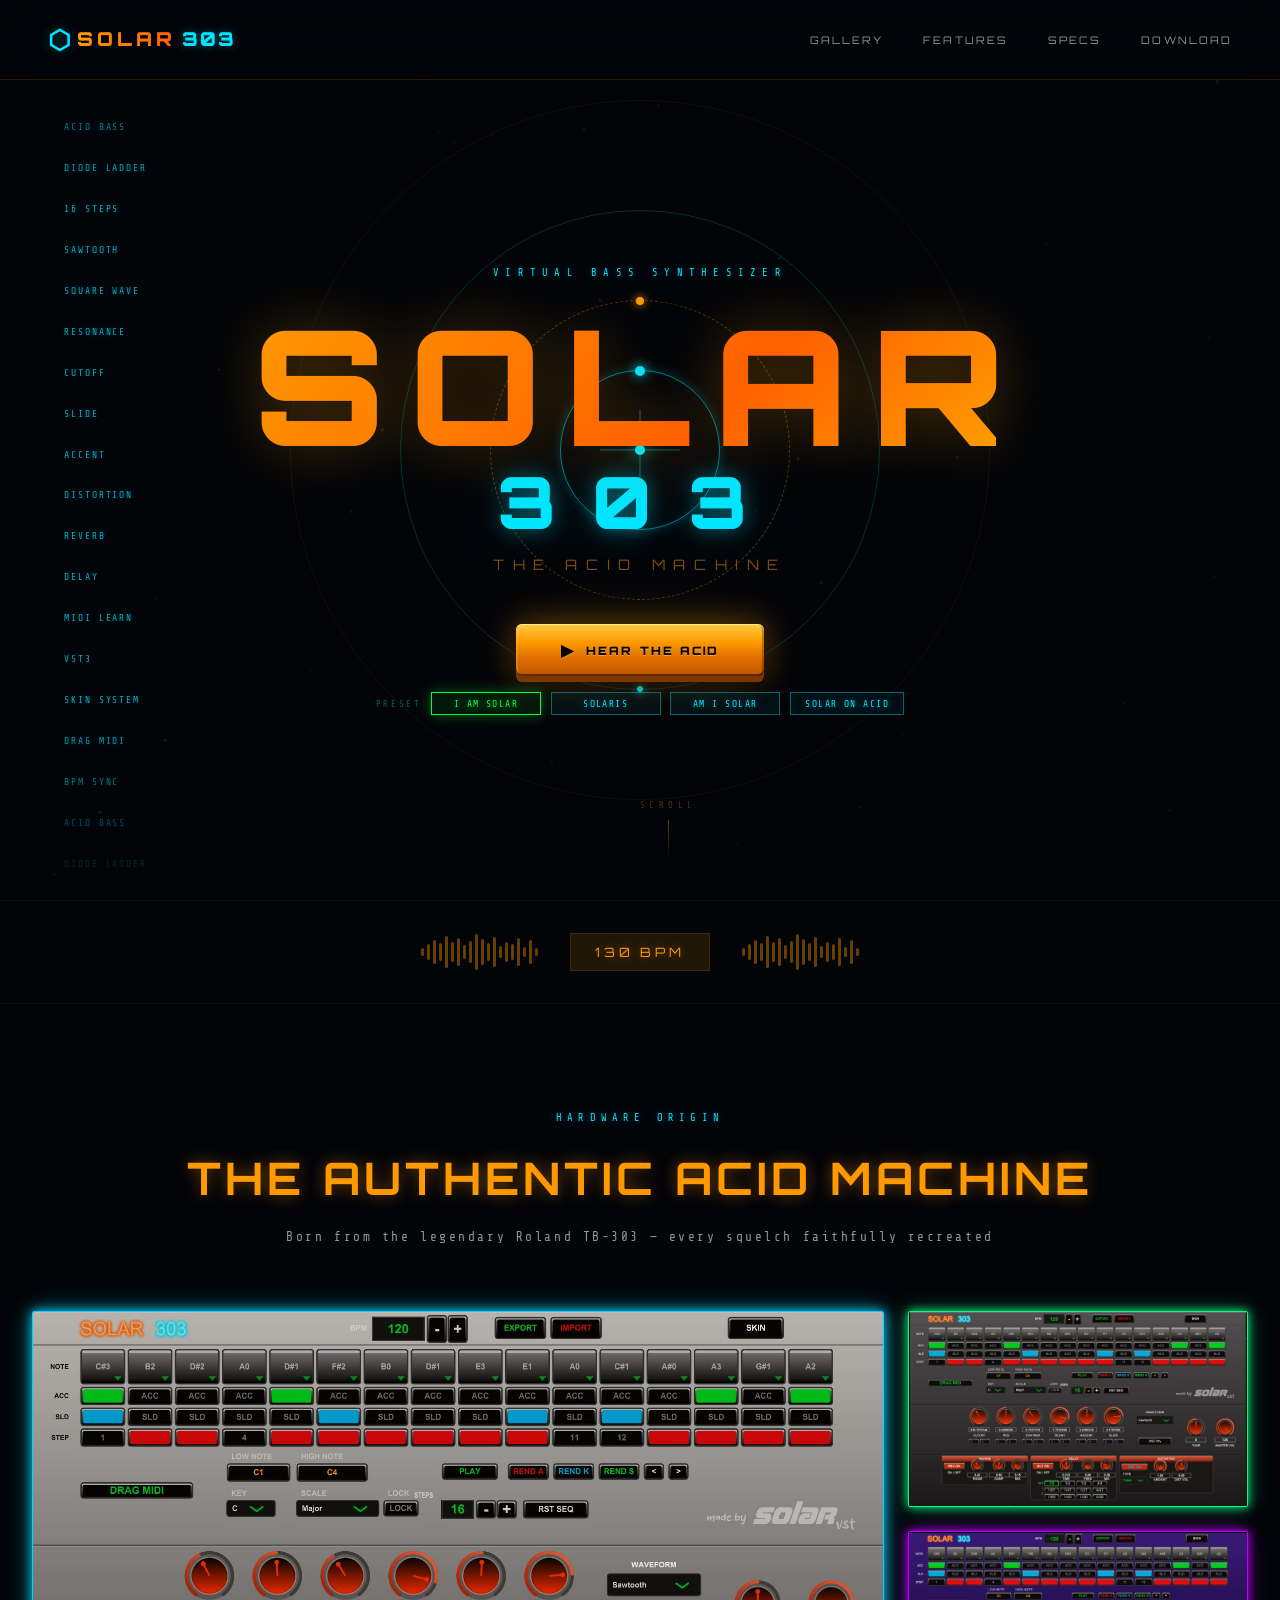
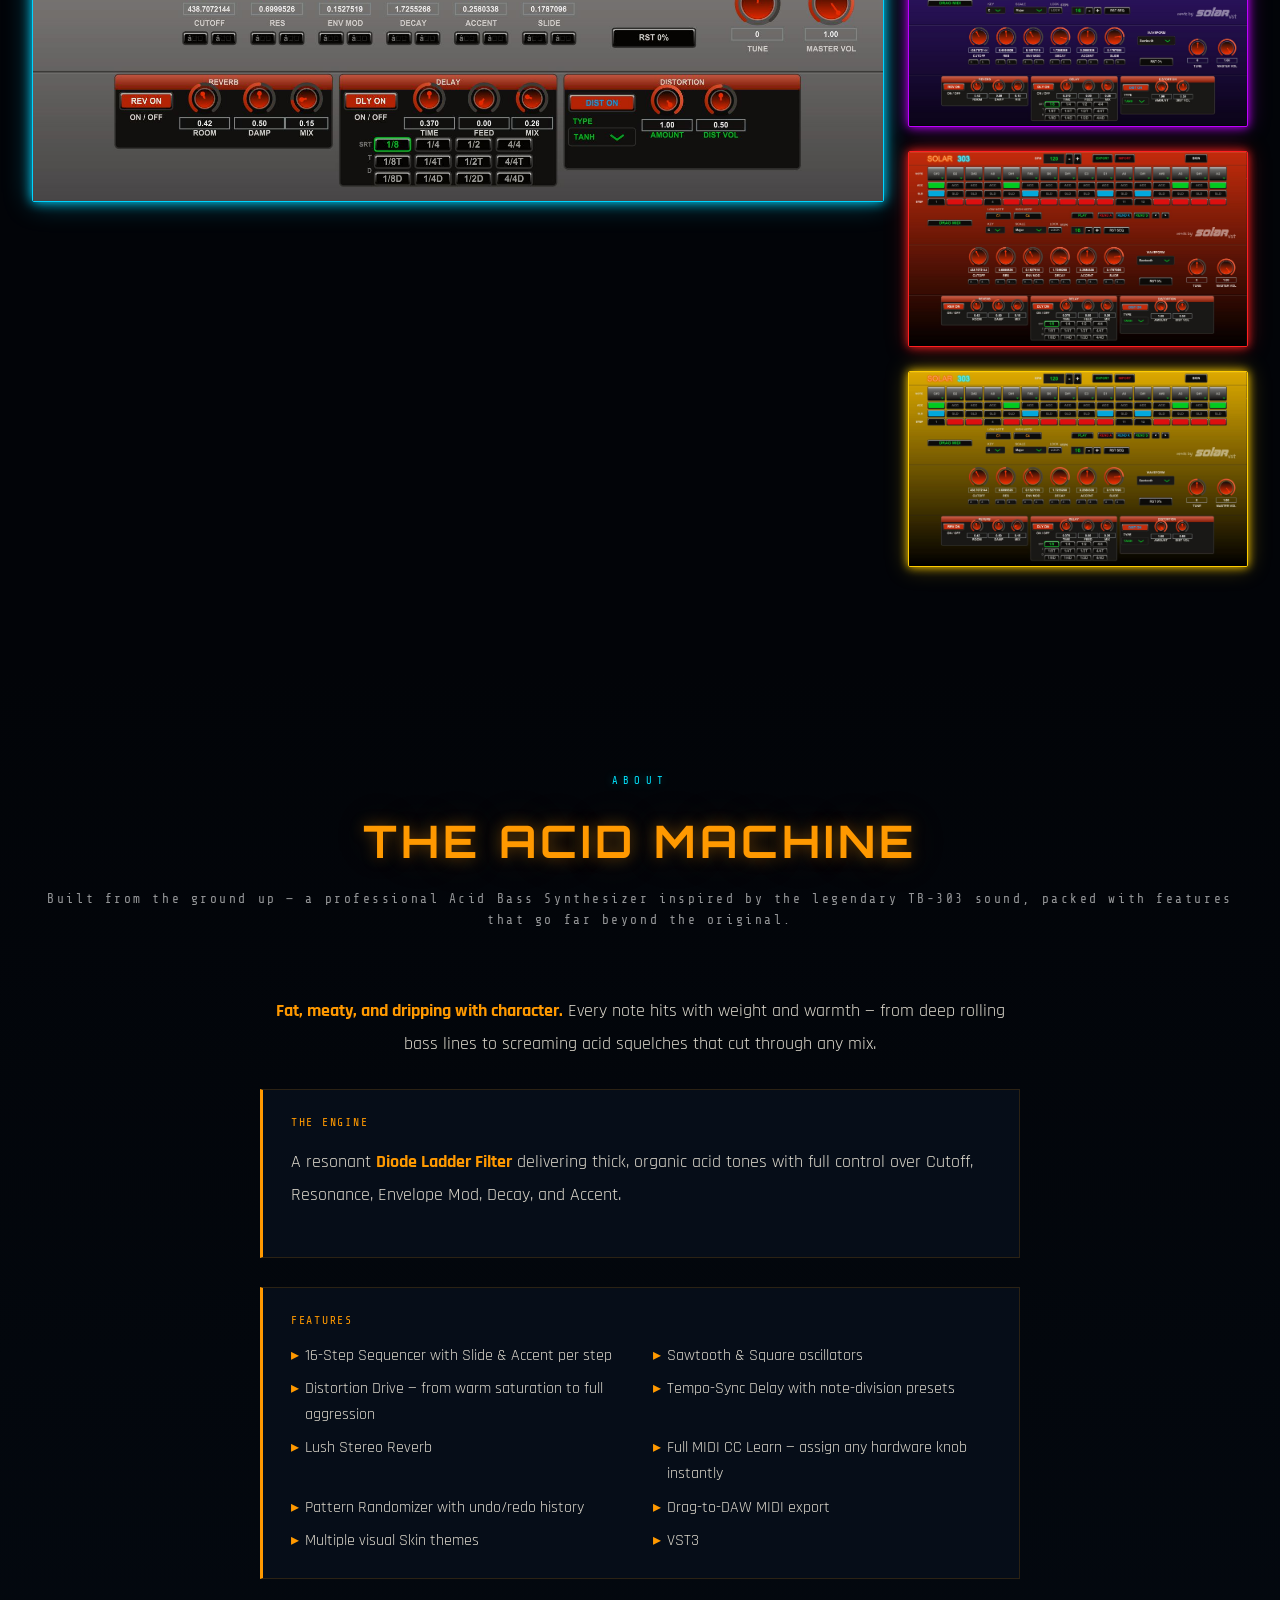
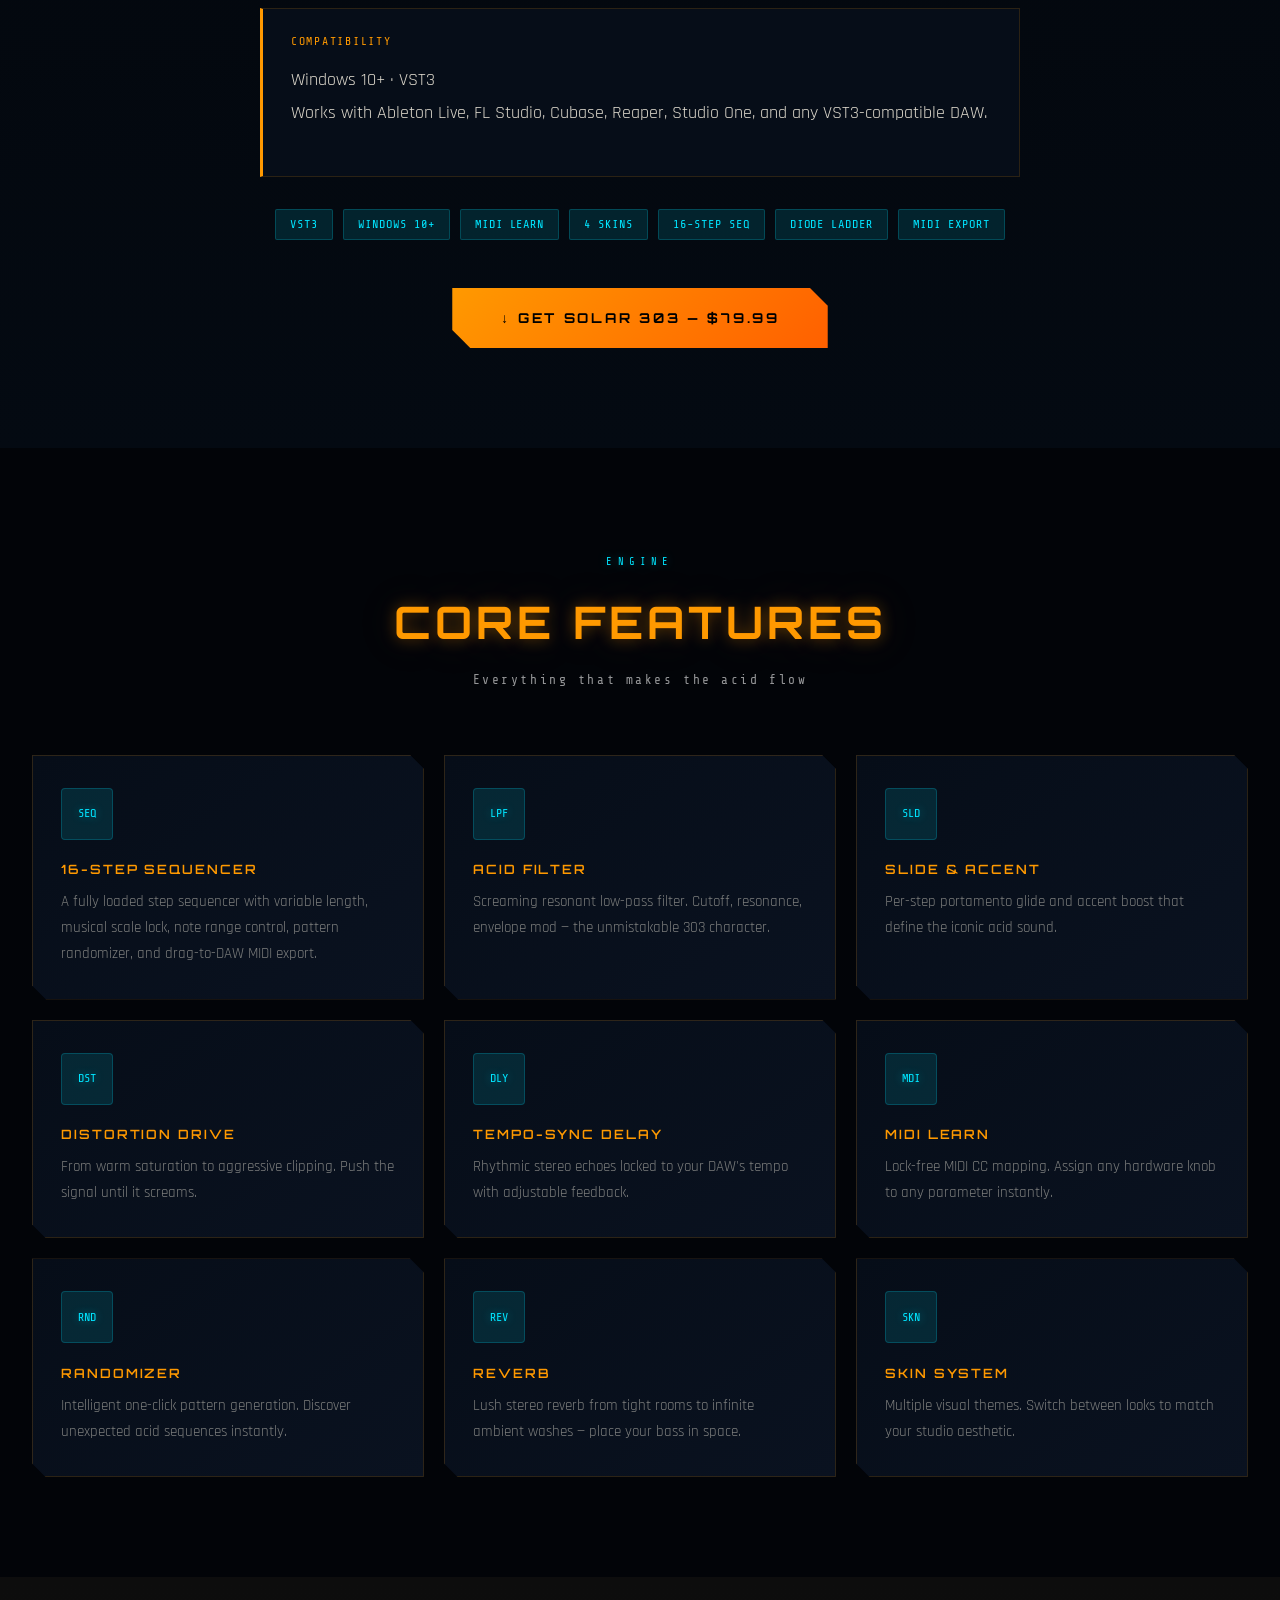
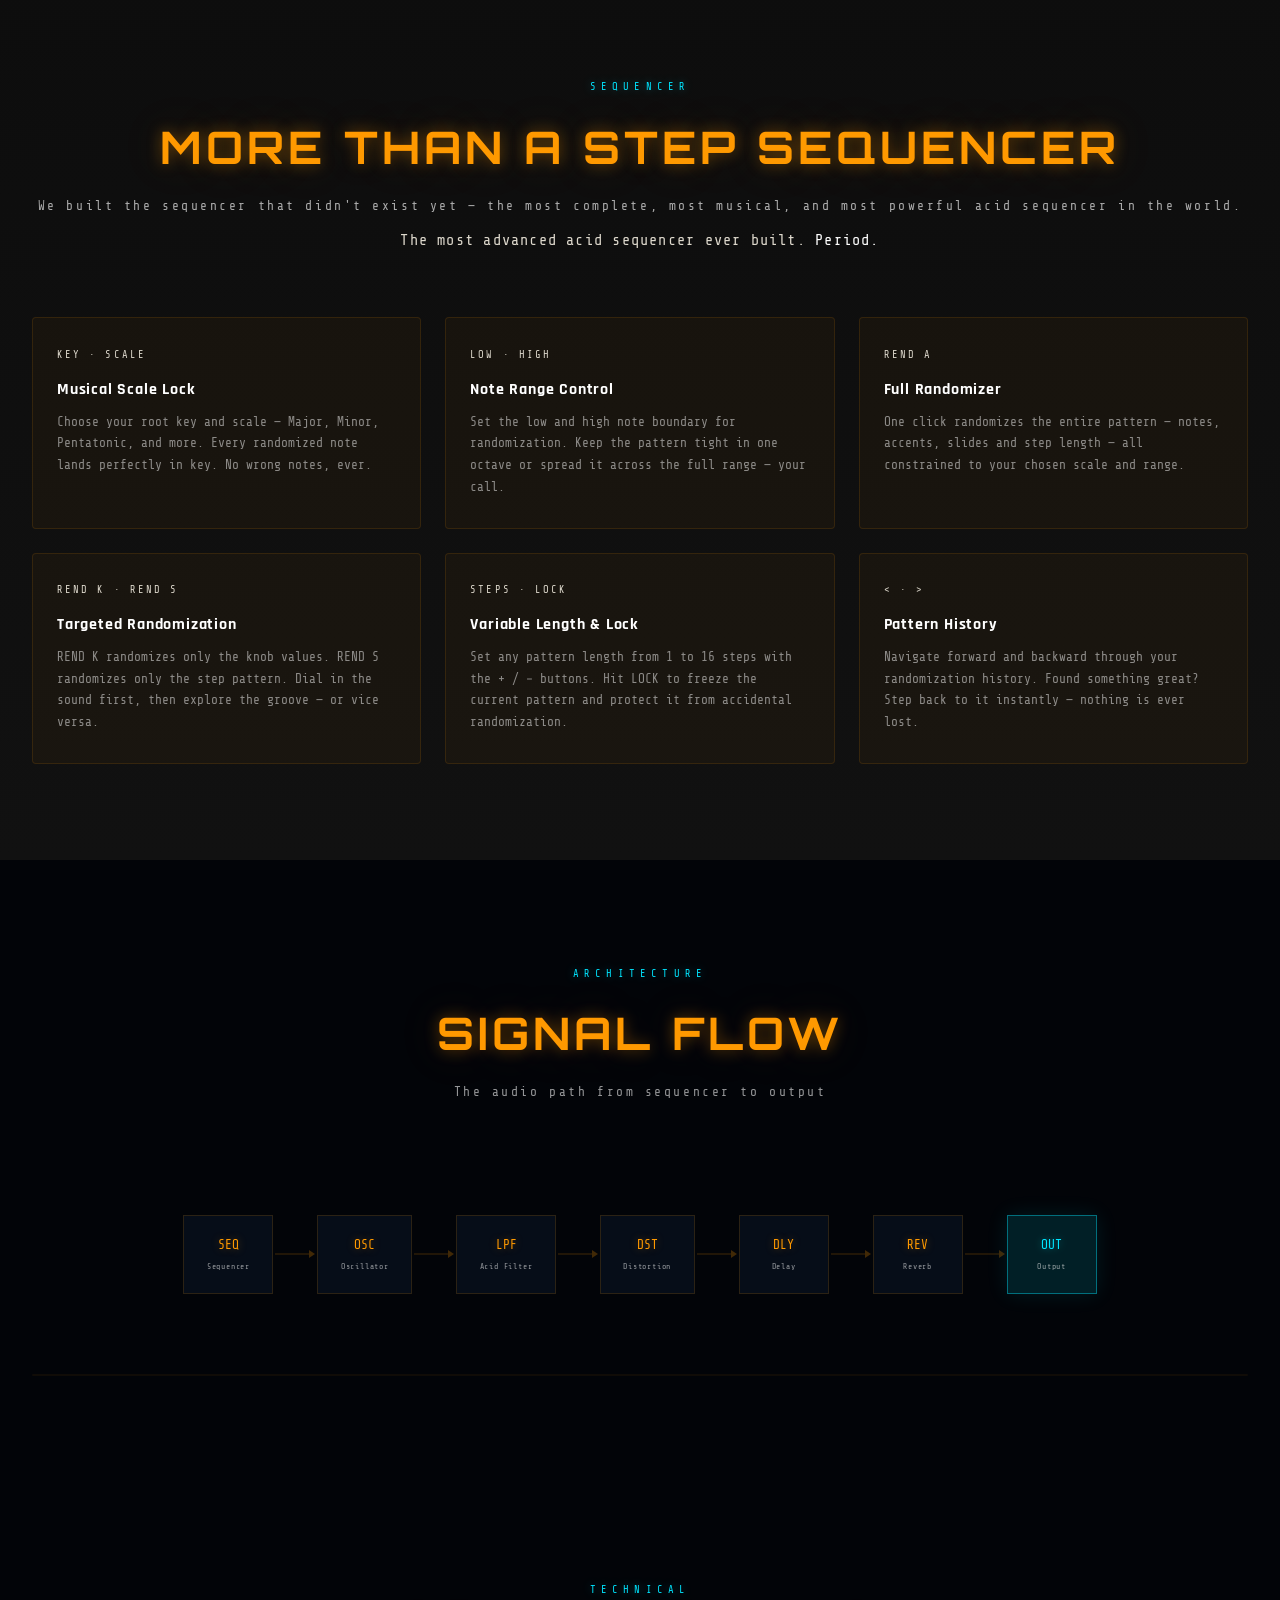
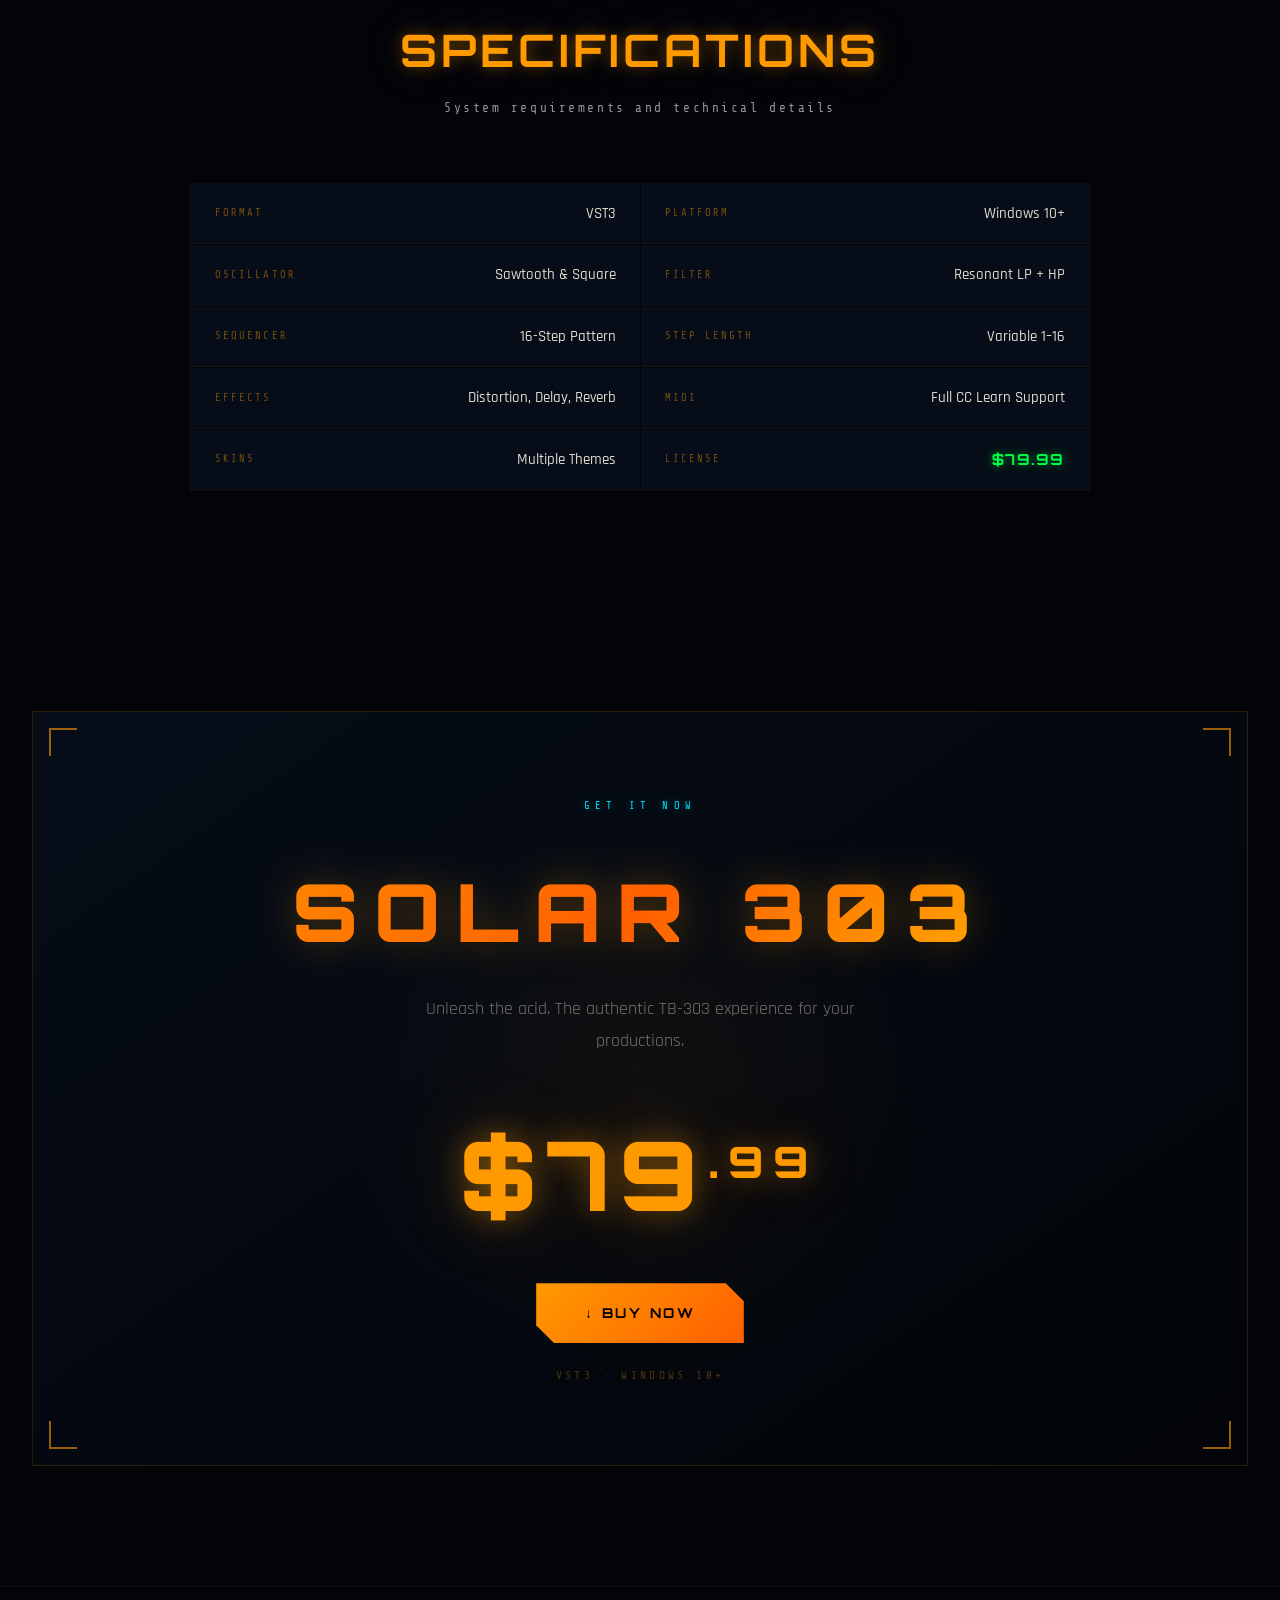
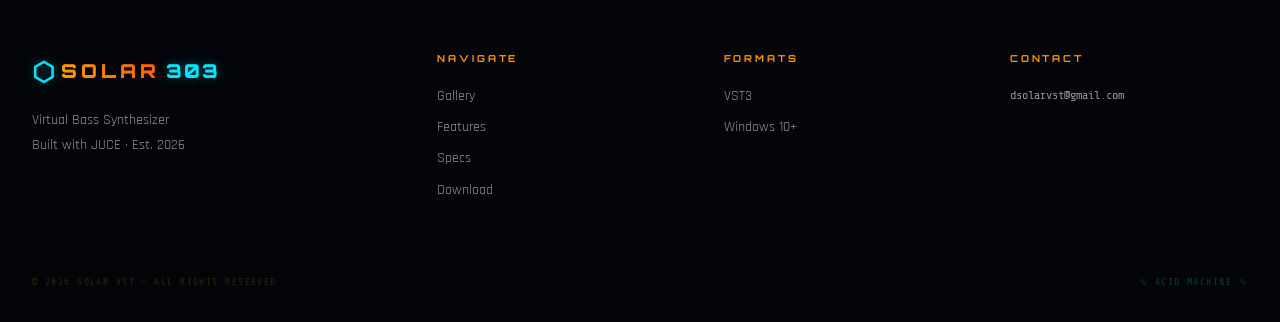
==== landing/index.html @ 2e572505 "first clean upload" ====
<!DOCTYPE html>
<html lang="en">
<head>
  <meta charset="UTF-8" />
  <meta name="viewport" content="width=device-width, initial-scale=1.0" />
  <title>SOLAR 303 — The Acid Machine</title>
  <link rel="stylesheet" href="style.css" />
  <link href="https://fonts.googleapis.com/css2?family=Orbitron:wght@400;700;900&family=Share+Tech+Mono&family=Rajdhani:wght@300;400;500;600;700&display=swap" rel="stylesheet" />
</head>
<body>

  <canvas id="bg-canvas"></canvas>

  <!-- NAVBAR -->
  <nav class="navbar" id="navbar">
    <div class="nav-logo">
      <span class="logo-hex">⬡</span>
      <span class="logo-solar">SOLAR</span><span class="logo-303">303</span>
    </div>
    <ul class="nav-links">
      <li><a href="#gallery">GALLERY</a></li>
      <li><a href="#features">FEATURES</a></li>
      <li><a href="#specs">SPECS</a></li>
      <li><a href="#download">DOWNLOAD</a></li>
    </ul>
    <button class="hamburger" id="hamburger" aria-label="Menu">
      <span></span><span></span><span></span>
    </button>
  </nav>

  <div class="mobile-nav" id="mobile-nav">
    <a href="#gallery">GALLERY</a>
    <a href="#features">FEATURES</a>
    <a href="#specs">SPECS</a>
    <a href="#download">DOWNLOAD</a>
  </div>

  <!-- HERO -->
  <section class="hero">

    <!-- HUD targeting rings -->
    <div class="hud-rings">
      <div class="hud-ring r1"></div>
      <div class="hud-ring r2"></div>
      <div class="hud-ring r3"></div>
      <div class="hud-ring r4"></div>
      <div class="hud-crosshair">
        <div class="ch-h"></div>
        <div class="ch-v"></div>
        <div class="ch-core"></div>
      </div>
    </div>

    <!-- Rising neon words column -->
    <div class="neon-words-col">
      <div class="neon-words-track">
        <span>ACID BASS</span>
        <span>DIODE LADDER</span>
        <span>16 STEPS</span>
        <span>SAWTOOTH</span>
        <span>SQUARE WAVE</span>
        <span>RESONANCE</span>
        <span>CUTOFF</span>
        <span>SLIDE</span>
        <span>ACCENT</span>
        <span>DISTORTION</span>
        <span>REVERB</span>
        <span>DELAY</span>
        <span>MIDI LEARN</span>
        <span>VST3</span>
        <span>SKIN SYSTEM</span>
        <span>DRAG MIDI</span>
        <span>BPM SYNC</span>
        <span>ACID BASS</span>
        <span>DIODE LADDER</span>
        <span>16 STEPS</span>
        <span>SAWTOOTH</span>
        <span>SQUARE WAVE</span>
        <span>RESONANCE</span>
        <span>CUTOFF</span>
        <span>SLIDE</span>
        <span>ACCENT</span>
        <span>DISTORTION</span>
        <span>REVERB</span>
        <span>DELAY</span>
        <span>MIDI LEARN</span>
        <span>VST3</span>
        <span>SKIN SYSTEM</span>
        <span>DRAG MIDI</span>
        <span>BPM SYNC</span>
      </div>
    </div>


    <div class="hero-content">
      <div class="hero-label">VIRTUAL BASS SYNTHESIZER</div>
      <h1 class="hero-title">
        <span class="ht-solar">SOLAR</span>
        <span class="ht-303">303</span>
      </h1>
      <p class="hero-tagline">THE ACID MACHINE</p>
      <div class="hero-btns">
        <button class="btn-acid" id="acid-btn">
          <span class="btn-icon">▶</span> HEAR THE ACID
        </button>
      </div>
      <div class="preset-selector">
        <span class="preset-label">PRESET</span>
        <button class="preset-btn active" data-preset="1">I AM SOLAR</button>
        <button class="preset-btn" data-preset="3">SOLARIS</button>
        <button class="preset-btn" data-preset="2">AM I SOLAR</button>
        <button class="preset-btn" data-preset="0">SOLAR ON ACID</button>
      </div>
    </div>

    <div class="scroll-indicator">
      <span>SCROLL</span>
      <div class="scroll-line"></div>
    </div>
  </section>

  <!-- BPM DIVIDER -->
  <div class="bpm-divider">
    <div class="wave-bars">
      <span></span><span></span><span></span><span></span><span></span>
      <span></span><span></span><span></span><span></span><span></span>
      <span></span><span></span><span></span><span></span><span></span>
      <span></span><span></span><span></span><span></span><span></span>
    </div>
    <div class="bpm-tag">130 BPM</div>
    <div class="wave-bars">
      <span></span><span></span><span></span><span></span><span></span>
      <span></span><span></span><span></span><span></span><span></span>
      <span></span><span></span><span></span><span></span><span></span>
      <span></span><span></span><span></span><span></span><span></span>
    </div>
  </div>

  <!-- GALLERY — Authentic Images -->
  <section class="gallery reveal" id="gallery">
    <div class="container">
      <div class="section-header">
        <span class="section-tag">HARDWARE ORIGIN</span>
        <h2 class="section-title">THE AUTHENTIC ACID MACHINE</h2>
        <p class="section-sub">Born from the legendary Roland TB-303 — every squelch faithfully recreated</p>
      </div>

      <div class="gallery-layout">
        <div class="gallery-main">
          <img src="images/303-LG.jpg" alt="SOLAR 303 Lite Gray Skin" />
        </div>

        <div class="gallery-skins">
          <div class="skin-card">
            <img src="images/303-DG.jpg" alt="SOLAR 303 Dark Gray Skin" />
          </div>
          <div class="skin-card">
            <img src="images/303-B.jpg" alt="SOLAR 303 Black Skin" />
          </div>
          <div class="skin-card">
            <img src="images/303-R.jpg" alt="SOLAR 303 Red Skin" />
          </div>
          <div class="skin-card">
            <img src="images/303-Y.jpg" alt="SOLAR 303 Yellow Skin" />
          </div>
        </div>
      </div>
    </div>
  </section>

  <!-- ABOUT SECTION -->
  <section class="about-section reveal" id="about">
    <div class="container">
      <div class="section-header">
        <span class="section-tag">ABOUT</span>
        <h2 class="section-title">THE ACID MACHINE</h2>
        <p class="section-sub">Built from the ground up — a professional Acid Bass Synthesizer inspired by the legendary TB-303 sound, packed with features that go far beyond the original.</p>
      </div>
      <div class="about-content">
        <p class="about-text">
          <strong>Fat, meaty, and dripping with character.</strong> Every note hits with weight and warmth — from deep rolling bass lines to screaming acid squelches that cut through any mix.
        </p>

        <div class="about-engine">
          <div class="about-engine-title">THE ENGINE</div>
          <p class="about-text">A resonant <strong>Diode Ladder Filter</strong> delivering thick, organic acid tones with full control over Cutoff, Resonance, Envelope Mod, Decay, and Accent.</p>
        </div>

        <div class="about-features-list">
          <div class="about-features-title">FEATURES</div>
          <ul class="about-list">
            <li>16-Step Sequencer with Slide &amp; Accent per step</li>
            <li>Sawtooth &amp; Square oscillators</li>
            <li>Distortion Drive — from warm saturation to full aggression</li>
            <li>Tempo-Sync Delay with note-division presets</li>
            <li>Lush Stereo Reverb</li>
            <li>Full MIDI CC Learn — assign any hardware knob instantly</li>
            <li>Pattern Randomizer with undo/redo history</li>
            <li>Drag-to-DAW MIDI export</li>
            <li>Multiple visual Skin themes</li>
            <li>VST3</li>
          </ul>
        </div>

        <div class="about-compat">
          <div class="about-features-title">COMPATIBILITY</div>
          <p class="about-text">Windows 10+ · VST3<br/>Works with Ableton Live, FL Studio, Cubase, Reaper, Studio One, and any VST3-compatible DAW.</p>
        </div>

        <div class="about-tags">
          <span>VST3</span>

          <span>WINDOWS 10+</span>
          <span>MIDI LEARN</span>
          <span>4 SKINS</span>
          <span>16-STEP SEQ</span>
          <span>DIODE LADDER</span>
          <span>MIDI EXPORT</span>
        </div>
        <a href="https://solarvst.gumroad.com/l/solar303" class="btn-primary about-cta" target="_blank">↓ GET SOLAR 303 — $79.99</a>
      </div>
    </div>
  </section>

  <!-- FEATURES -->
  <section class="features reveal" id="features">
    <div class="container">
      <div class="section-header">
        <span class="section-tag">ENGINE</span>
        <h2 class="section-title">CORE FEATURES</h2>
        <p class="section-sub">Everything that makes the acid flow</p>
      </div>

      <div class="features-grid">
        <div class="feat-card">
          <div class="feat-code">SEQ</div>
          <h3>16-Step Sequencer</h3>
          <p>A fully loaded step sequencer with variable length, musical scale lock, note range control, pattern randomizer, and drag-to-DAW MIDI export.</p>
        </div>
        <div class="feat-card">
          <div class="feat-code">LPF</div>
          <h3>Acid Filter</h3>
          <p>Screaming resonant low-pass filter. Cutoff, resonance, envelope mod — the unmistakable 303 character.</p>
        </div>
        <div class="feat-card">
          <div class="feat-code">SLD</div>
          <h3>Slide & Accent</h3>
          <p>Per-step portamento glide and accent boost that define the iconic acid sound.</p>
        </div>
        <div class="feat-card">
          <div class="feat-code">DST</div>
          <h3>Distortion Drive</h3>
          <p>From warm saturation to aggressive clipping. Push the signal until it screams.</p>
        </div>
        <div class="feat-card">
          <div class="feat-code">DLY</div>
          <h3>Tempo-Sync Delay</h3>
          <p>Rhythmic stereo echoes locked to your DAW's tempo with adjustable feedback.</p>
        </div>
        <div class="feat-card">
          <div class="feat-code">MDI</div>
          <h3>MIDI Learn</h3>
          <p>Lock-free MIDI CC mapping. Assign any hardware knob to any parameter instantly.</p>
        </div>
        <div class="feat-card">
          <div class="feat-code">RND</div>
          <h3>Randomizer</h3>
          <p>Intelligent one-click pattern generation. Discover unexpected acid sequences instantly.</p>
        </div>
        <div class="feat-card">
          <div class="feat-code">REV</div>
          <h3>Reverb</h3>
          <p>Lush stereo reverb from tight rooms to infinite ambient washes — place your bass in space.</p>
        </div>
        <div class="feat-card">
          <div class="feat-code">SKN</div>
          <h3>Skin System</h3>
          <p>Multiple visual themes. Switch between looks to match your studio aesthetic.</p>
        </div>
      </div>
    </div>
  </section>

  <!-- SEQUENCER DEEP-DIVE -->
  <section class="seq-section reveal" id="sequencer">
    <div class="container">
      <div class="section-header">
        <span class="section-tag">SEQUENCER</span>
        <h2 class="section-title">MORE THAN A STEP SEQUENCER</h2>
        <p class="section-sub">We built the sequencer that didn't exist yet — the most complete, most musical, and most powerful acid sequencer in the world.</p>
        <p class="section-sub seq-closing">The most advanced acid sequencer ever built. <em>Period.</em></p>
      </div>

      <div class="seq-grid">

        <div class="seq-block">
          <div class="seq-block-code">KEY · SCALE</div>
          <h3>Musical Scale Lock</h3>
          <p>Choose your root key and scale — Major, Minor, Pentatonic, and more. Every randomized note lands perfectly in key. No wrong notes, ever.</p>
        </div>

        <div class="seq-block">
          <div class="seq-block-code">LOW · HIGH</div>
          <h3>Note Range Control</h3>
          <p>Set the low and high note boundary for randomization. Keep the pattern tight in one octave or spread it across the full range — your call.</p>
        </div>

        <div class="seq-block">
          <div class="seq-block-code">REND A</div>
          <h3>Full Randomizer</h3>
          <p>One click randomizes the entire pattern — notes, accents, slides and step length — all constrained to your chosen scale and range.</p>
        </div>

        <div class="seq-block">
          <div class="seq-block-code">REND K · REND S</div>
          <h3>Targeted Randomization</h3>
          <p>REND K randomizes only the knob values. REND S randomizes only the step pattern. Dial in the sound first, then explore the groove — or vice versa.</p>
        </div>

        <div class="seq-block">
          <div class="seq-block-code">STEPS · LOCK</div>
          <h3>Variable Length & Lock</h3>
          <p>Set any pattern length from 1 to 16 steps with the + / − buttons. Hit LOCK to freeze the current pattern and protect it from accidental randomization.</p>
        </div>

        <div class="seq-block">
          <div class="seq-block-code">&lt; · &gt;</div>
          <h3>Pattern History</h3>
          <p>Navigate forward and backward through your randomization history. Found something great? Step back to it instantly — nothing is ever lost.</p>
        </div>

      </div>
    </div>
  </section>

  <!-- SIGNAL FLOW -->
  <section class="signal-section reveal" id="signal">
    <div class="container">
      <div class="section-header">
        <span class="section-tag">ARCHITECTURE</span>
        <h2 class="section-title">SIGNAL FLOW</h2>
        <p class="section-sub">The audio path from sequencer to output</p>
      </div>

      <div class="signal-chain">
        <div class="chain-node">
          <div class="cn-code">SEQ</div>
          <div class="cn-label">Sequencer</div>
        </div>
        <div class="chain-arrow"><svg viewBox="0 0 40 12"><line x1="0" y1="6" x2="34" y2="6"/><polygon points="34,2 40,6 34,10"/></svg></div>
        <div class="chain-node">
          <div class="cn-code">OSC</div>
          <div class="cn-label">Oscillator</div>
        </div>
        <div class="chain-arrow"><svg viewBox="0 0 40 12"><line x1="0" y1="6" x2="34" y2="6"/><polygon points="34,2 40,6 34,10"/></svg></div>
        <div class="chain-node">
          <div class="cn-code">LPF</div>
          <div class="cn-label">Acid Filter</div>
        </div>
        <div class="chain-arrow"><svg viewBox="0 0 40 12"><line x1="0" y1="6" x2="34" y2="6"/><polygon points="34,2 40,6 34,10"/></svg></div>
        <div class="chain-node">
          <div class="cn-code">DST</div>
          <div class="cn-label">Distortion</div>
        </div>
        <div class="chain-arrow"><svg viewBox="0 0 40 12"><line x1="0" y1="6" x2="34" y2="6"/><polygon points="34,2 40,6 34,10"/></svg></div>
        <div class="chain-node">
          <div class="cn-code">DLY</div>
          <div class="cn-label">Delay</div>
        </div>
        <div class="chain-arrow"><svg viewBox="0 0 40 12"><line x1="0" y1="6" x2="34" y2="6"/><polygon points="34,2 40,6 34,10"/></svg></div>
        <div class="chain-node">
          <div class="cn-code">REV</div>
          <div class="cn-label">Reverb</div>
        </div>
        <div class="chain-arrow"><svg viewBox="0 0 40 12"><line x1="0" y1="6" x2="34" y2="6"/><polygon points="34,2 40,6 34,10"/></svg></div>
        <div class="chain-node active">
          <div class="cn-code">OUT</div>
          <div class="cn-label">Output</div>
        </div>
      </div>

      <div class="signal-pulse-bar">
        <div class="signal-pulse-fill"></div>
      </div>
    </div>
  </section>

  <!-- SPECS -->
  <section class="specs reveal" id="specs">
    <div class="container">
      <div class="section-header">
        <span class="section-tag">TECHNICAL</span>
        <h2 class="section-title">SPECIFICATIONS</h2>
        <p class="section-sub">System requirements and technical details</p>
      </div>

      <div class="specs-grid">
        <div class="spec-row">
          <span class="spec-k">FORMAT</span>
          <span class="spec-v">VST3</span>
        </div>
        <div class="spec-row">
          <span class="spec-k">PLATFORM</span>
          <span class="spec-v">Windows 10+</span>
        </div>
        <div class="spec-row">
          <span class="spec-k">OSCILLATOR</span>
          <span class="spec-v">Sawtooth &amp; Square</span>
        </div>
        <div class="spec-row">
          <span class="spec-k">FILTER</span>
          <span class="spec-v">Resonant LP + HP</span>
        </div>
        <div class="spec-row">
          <span class="spec-k">SEQUENCER</span>
          <span class="spec-v">16-Step Pattern</span>
        </div>
        <div class="spec-row">
          <span class="spec-k">STEP LENGTH</span>
          <span class="spec-v">Variable 1–16</span>
        </div>
        <div class="spec-row">
          <span class="spec-k">EFFECTS</span>
          <span class="spec-v">Distortion, Delay, Reverb</span>
        </div>
        <div class="spec-row">
          <span class="spec-k">MIDI</span>
          <span class="spec-v">Full CC Learn Support</span>
        </div>
        <div class="spec-row">
          <span class="spec-k">SKINS</span>
          <span class="spec-v">Multiple Themes</span>
        </div>
        <div class="spec-row">
          <span class="spec-k">LICENSE</span>
          <span class="spec-v spec-free">$79.99</span>
        </div>
      </div>
    </div>
  </section>

  <!-- DOWNLOAD CTA -->
  <section class="download reveal" id="download">
    <div class="container">
      <div class="dl-box">
        <div class="dl-glow"></div>
        <div class="dl-corners">
          <div class="dlc tl"></div>
          <div class="dlc tr"></div>
          <div class="dlc bl"></div>
          <div class="dlc br"></div>
        </div>
        <span class="section-tag">GET IT NOW</span>
        <h2 class="dl-title">SOLAR 303</h2>
        <p class="dl-sub">Unleash the acid. The authentic TB-303 experience for your productions.</p>
        <div class="dl-price">$79<span class="dl-cents">.99</span></div>
        <a href="https://solarvst.gumroad.com/l/solar303" class="btn-primary" target="_blank">↓ BUY NOW</a>
        <div class="dl-formats">VST3 · WINDOWS 10+</div>
      </div>
    </div>
  </section>

  <!-- FOOTER -->
  <footer class="footer">
    <div class="footer-grid">
      <div class="footer-brand">
        <div class="nav-logo">
          <span class="logo-hex">⬡</span>
          <span class="logo-solar">SOLAR</span><span class="logo-303">303</span>
        </div>
        <p>Virtual Bass Synthesizer<br/>Built with JUCE · Est. 2026</p>
      </div>
      <div class="footer-links">
        <h4>NAVIGATE</h4>
        <ul>
          <li><a href="#gallery">Gallery</a></li>
          <li><a href="#features">Features</a></li>
          <li><a href="#specs">Specs</a></li>
          <li><a href="#download">Download</a></li>
        </ul>
      </div>
      <div class="footer-links">
        <h4>FORMATS</h4>
        <ul>
          <li>VST3</li>
          <li>Windows 10+</li>
        </ul>
      </div>
      <div class="footer-contact">
        <h4>CONTACT</h4>
        <p>dsolarvst@gmail.com</p>
      </div>
    </div>
    <div class="footer-bottom">
      <p>© 2026 SOLAR VST — ALL RIGHTS RESERVED</p>
      <p class="footer-acid">∿ ACID MACHINE ∿</p>
    </div>
  </footer>

  <script src="script.js"></script>
</body>
</html>
---- landing/style.css ----
/* ============================================
   SOLAR 303 — THE ACID MACHINE
   HUD VFX Landing Page
   ============================================ */

:root {
  --bg:          #020408;
  --bg-card:     #060d18;
  --bg-surface:  #0a1220;
  --orange:      #ff9900;
  --orange-hot:  #ff6000;
  --orange-dim:  rgba(255, 153, 0, 0.12);
  --orange-glow: rgba(255, 153, 0, 0.4);
  --cyan:        #00e5ff;
  --cyan-dim:    rgba(0, 229, 255, 0.12);
  --cyan-glow:   rgba(0, 229, 255, 0.4);
  --green:       #00ff44;
  --text:        #ddd8cc;
  --text-dim:    rgba(255,255,255,0.58);
  --border:      rgba(255, 153, 0, 0.15);
  --border-cyan: rgba(0, 229, 255, 0.2);
  --font-t: 'Orbitron', monospace;
  --font-m: 'Share Tech Mono', monospace;
  --font-b: 'Rajdhani', sans-serif;
}

*, *::before, *::after { box-sizing: border-box; margin: 0; padding: 0; }
html { scroll-behavior: smooth; overflow-x: hidden; }
body {
  background: var(--bg);
  color: var(--text);
  font-family: var(--font-b);
  overflow-x: hidden;
  line-height: 1.6;
}
a { text-decoration: none; color: inherit; }
ul { list-style: none; }

/* ============================================
   BACKGROUND CANVAS
   ============================================ */
#bg-canvas {
  position: fixed;
  inset: 0;
  width: 100%; height: 100%;
  z-index: 0;
  pointer-events: none;
  opacity: 0.5;
}

/* ============================================
   CONTAINER
   ============================================ */
.container {
  max-width: 1280px;
  margin: 0 auto;
  padding: 0 2rem;
}

section { position: relative; z-index: 2; }

/* ============================================
   SCROLL REVEAL
   ============================================ */
.reveal {
  opacity: 0;
  transform: translateY(40px);
  transition: opacity 0.9s ease, transform 0.9s ease;
}
.reveal.visible {
  opacity: 1;
  transform: none;
}

/* ============================================
   SECTION HEADER
   ============================================ */
.section-header {
  text-align: center;
  margin-bottom: 64px;
}

.section-tag {
  display: inline-block;
  font-family: var(--font-m);
  font-size: 0.65rem;
  letter-spacing: 0.5em;
  color: var(--cyan);
  text-shadow: 0 0 10px var(--cyan-glow);
  margin-bottom: 1rem;
}

.section-title {
  font-family: var(--font-t);
  font-size: clamp(1.8rem, 4vw, 2.8rem);
  font-weight: 700;
  letter-spacing: 4px;
  text-transform: uppercase;
  color: var(--orange);
  text-shadow: 0 0 15px var(--orange-glow), 0 0 50px rgba(255,153,0,0.15);
  margin-bottom: 0.75rem;
}

.section-sub {
  font-family: var(--font-m);
  font-size: 0.8rem;
  color: var(--text-dim);
  letter-spacing: 0.2em;
}

/* ============================================
   NAVBAR
   ============================================ */
.navbar {
  position: fixed;
  top: 0; left: 0; right: 0;
  z-index: 1000;
  display: flex;
  align-items: center;
  justify-content: space-between;
  padding: 1.2rem 3rem;
  background: rgba(2, 4, 8, 0.88);
  backdrop-filter: blur(20px);
  border-bottom: 1px solid var(--border);
  transition: padding 0.3s;
}
.navbar.scrolled { padding: 0.7rem 3rem; }

.nav-logo {
  display: flex;
  align-items: center;
  gap: 0.4rem;
  font-family: var(--font-t);
  font-weight: 900;
}
.logo-hex {
  font-size: 1.6rem;
  color: var(--cyan);
  text-shadow: 0 0 12px var(--cyan-glow);
  animation: hexPulse 3s ease-in-out infinite;
}
@keyframes hexPulse {
  0%,100% { text-shadow: 0 0 12px var(--cyan-glow); }
  50%      { text-shadow: 0 0 24px var(--cyan-glow), 0 0 48px rgba(0,229,255,0.3); }
}
.logo-solar {
  font-size: 1.2rem;
  letter-spacing: 0.2em;
  background: linear-gradient(90deg, var(--orange), var(--orange-hot));
  -webkit-background-clip: text;
  -webkit-text-fill-color: transparent;
  background-clip: text;
}
.logo-303 {
  font-size: 1.2rem;
  letter-spacing: 0.1em;
  color: var(--cyan);
  -webkit-text-fill-color: var(--cyan);
  text-shadow: 0 0 10px var(--cyan-glow);
}

.nav-links {
  display: flex;
  gap: 2.5rem;
}
.nav-links a {
  font-family: var(--font-t);
  font-size: 0.65rem;
  letter-spacing: 0.2em;
  color: var(--text-dim);
  transition: color 0.3s, text-shadow 0.3s;
  position: relative;
}
.nav-links a::after {
  content: '';
  position: absolute;
  bottom: -4px; left: 0;
  width: 0; height: 1px;
  background: var(--orange);
  box-shadow: 0 0 6px var(--orange);
  transition: width 0.3s;
}
.nav-links a:hover { color: var(--orange); }
.nav-links a:hover::after { width: 100%; }

.hamburger {
  display: none;
  flex-direction: column;
  gap: 5px;
  background: none;
  border: none;
  cursor: pointer;
  padding: 4px;
}
.hamburger span {
  display: block;
  width: 24px; height: 1px;
  background: var(--orange);
  transition: all 0.3s;
}

.mobile-nav {
  display: none;
  position: fixed;
  top: 0; left: 0; right: 0; bottom: 0;
  z-index: 999;
  background: rgba(2,4,8,0.97);
  flex-direction: column;
  align-items: center;
  justify-content: center;
  gap: 2rem;
}
.mobile-nav.open { display: flex; }
.mobile-nav a {
  font-family: var(--font-t);
  font-size: 1.2rem;
  letter-spacing: 0.3em;
  color: var(--orange);
}

/* ============================================
   HERO
   ============================================ */
.hero {
  position: relative;
  min-height: 100vh;
  display: flex;
  align-items: center;
  justify-content: center;
  overflow: hidden;
  z-index: 1;
}

/* HUD RINGS */
.hud-rings {
  position: absolute;
  top: 50%; left: 50%;
  transform: translate(-50%, -50%);
  pointer-events: none;
  z-index: 0;
}

.hud-ring {
  position: absolute;
  border-radius: 50%;
  top: 50%; left: 50%;
  transform: translate(-50%, -50%);
}

.r1 {
  width: 160px; height: 160px;
  border: 1px solid rgba(0,229,255,0.5);
  animation: spinCW 8s linear infinite;
  box-shadow: 0 0 12px rgba(0,229,255,0.2), inset 0 0 12px rgba(0,229,255,0.05);
}
.r1::before {
  content: '';
  position: absolute;
  width: 10px; height: 10px;
  border-radius: 50%;
  background: var(--cyan);
  box-shadow: 0 0 12px var(--cyan);
  top: -5px; left: 50%;
  transform: translateX(-50%);
}

.r2 {
  width: 300px; height: 300px;
  border: 1px solid rgba(255,153,0,0.35);
  border-style: dashed;
  animation: spinCCW 15s linear infinite;
}
.r2::before {
  content: '';
  position: absolute;
  width: 8px; height: 8px;
  border-radius: 50%;
  background: var(--orange);
  box-shadow: 0 0 10px var(--orange);
  top: -4px; left: 50%;
  transform: translateX(-50%);
}

.r3 {
  width: 480px; height: 480px;
  border: 1px solid rgba(0,229,255,0.18);
  animation: spinCW 25s linear infinite;
}
.r3::before {
  content: '';
  position: absolute;
  width: 6px; height: 6px;
  border-radius: 50%;
  background: var(--cyan);
  box-shadow: 0 0 8px var(--cyan);
  bottom: -3px; left: 50%;
  transform: translateX(-50%);
}

.r4 {
  width: 700px; height: 700px;
  border: 1px solid rgba(255,153,0,0.08);
  animation: spinCCW 40s linear infinite;
}

@keyframes spinCW  { to { transform: translate(-50%,-50%) rotate(360deg);  } }
@keyframes spinCCW { to { transform: translate(-50%,-50%) rotate(-360deg); } }

/* Crosshair */
.hud-crosshair {
  position: absolute;
  top: 50%; left: 50%;
  transform: translate(-50%, -50%);
  width: 80px; height: 80px;
}
.ch-h {
  position: absolute;
  top: 50%; left: 0;
  width: 100%; height: 1px;
  background: rgba(0,229,255,0.4);
  transform: translateY(-50%);
}
.ch-v {
  position: absolute;
  top: 0; left: 50%;
  width: 1px; height: 100%;
  background: rgba(0,229,255,0.4);
  transform: translateX(-50%);
}
.ch-core {
  position: absolute;
  top: 50%; left: 50%;
  transform: translate(-50%, -50%);
  width: 10px; height: 10px;
  border-radius: 50%;
  background: var(--cyan);
  box-shadow: 0 0 16px var(--cyan), 0 0 40px rgba(0,229,255,0.4);
  animation: corePulse 2s ease-in-out infinite;
}
@keyframes corePulse {
  0%,100% { transform: translate(-50%,-50%) scale(1); opacity: 1; }
  50%      { transform: translate(-50%,-50%) scale(1.5); opacity: 0.6; }
}

/* HUD DATA PANELS */
.hud-data {
  position: absolute;
  font-family: var(--font-m);
  font-size: 0.6rem;
  color: rgba(0,229,255,0.5);
  letter-spacing: 0.1em;
  pointer-events: none;
  animation: hudFloat 6s ease-in-out infinite;
  z-index: 1;
}
.hd-label {
  font-size: 0.5rem;
  letter-spacing: 0.3em;
  color: rgba(0,229,255,0.3);
  text-transform: uppercase;
  margin-bottom: 3px;
}
.hd-val {
  color: rgba(0,229,255,0.7);
  font-size: 0.65rem;
  margin-bottom: 2px;
}
.hd-val.sm { font-size: 0.55rem; color: rgba(0,229,255,0.45); }
.hd-line {
  width: 60px; height: 1px;
  background: linear-gradient(90deg, rgba(0,229,255,0.4), transparent);
  margin: 5px 0;
}
@keyframes hudFloat {
  0%,100% { transform: translateY(0); opacity: 0.8; }
  50%      { transform: translateY(-8px); opacity: 1; }
}
.hd-1 { top: 22%; left:  5%; animation-delay: 0s; }
.hd-2 { top: 28%; right: 5%; animation-delay: 1.5s; }
.hd-3 { bottom: 28%; left: 7%; animation-delay: 3s; }
.hd-4 { bottom: 22%; right: 6%; animation-delay: 4.5s; }

/* RISING NEON WORDS COLUMN */
.neon-words-col {
  position: absolute;
  left: 5%;
  top: 0;
  bottom: 0;
  width: 120px;
  overflow: hidden;
  z-index: 1;
  pointer-events: none;
  mask-image: linear-gradient(to top, transparent 0%, black 20%, black 80%, transparent 100%);
  -webkit-mask-image: linear-gradient(to top, transparent 0%, black 20%, black 80%, transparent 100%);
}
.neon-words-track {
  display: flex;
  flex-direction: column;
  gap: 1.6rem;
  animation: wordsRise 22s linear infinite;
  padding-top: 100%;
}
.neon-words-track span {
  font-family: var(--font-m);
  font-size: 0.6rem;
  letter-spacing: 0.2em;
  color: var(--cyan);
  text-shadow: 0 0 8px var(--cyan-glow), 0 0 20px rgba(0,229,255,0.3);
  white-space: nowrap;
  opacity: 0.75;
}
@keyframes wordsRise {
  0%   { transform: translateY(0); }
  100% { transform: translateY(-50%); }
}
@media (max-width: 768px) {
  .neon-words-col { display: none; }
}

/* HERO CONTENT */
.hero-content {
  position: relative;
  z-index: 2;
  text-align: center;
  padding: 7rem 2rem 2rem;
}

.hero-label {
  font-family: var(--font-m);
  font-size: 0.65rem;
  letter-spacing: 0.6em;
  color: var(--cyan);
  text-shadow: 0 0 10px var(--cyan-glow);
  margin-bottom: 1.5rem;
  animation: fadeUp 1s ease 0.2s both;
}

.hero-title {
  font-family: var(--font-t);
  font-weight: 900;
  line-height: 1;
  margin-bottom: 1rem;
  animation: fadeUp 1s ease 0.4s both;
}
.ht-solar {
  display: block;
  font-size: clamp(4rem, 13vw, 10rem);
  letter-spacing: 0.15em;
  background: linear-gradient(135deg, var(--orange), var(--orange-hot), #ffcc00, var(--orange));
  background-size: 200%;
  -webkit-background-clip: text;
  -webkit-text-fill-color: transparent;
  background-clip: text;
  animation: titleShimmer 4s ease-in-out infinite;
  filter: drop-shadow(0 0 30px rgba(255,153,0,0.3));
}
@keyframes titleShimmer {
  0%,100% { background-position: 0%; }
  50%      { background-position: 200%; }
}
.ht-303 {
  display: block;
  font-size: clamp(2rem, 6vw, 4.5rem);
  letter-spacing: 0.5em;
  color: var(--cyan);
  -webkit-text-fill-color: var(--cyan);
  text-shadow: 0 0 20px var(--cyan-glow), 0 0 60px rgba(0,229,255,0.2);
}

.hero-tagline {
  font-family: var(--font-t);
  font-size: clamp(0.6rem, 1.5vw, 0.9rem);
  letter-spacing: 0.6em;
  color: rgba(255,153,0,0.5);
  margin-bottom: 3rem;
  animation: fadeUp 1s ease 0.6s both;
}

.hero-btns {
  display: flex;
  gap: 1.5rem;
  justify-content: center;
  flex-wrap: wrap;
  animation: fadeUp 1s ease 0.8s both;
}

.btn-acid {
  display: inline-flex;
  align-items: center;
  justify-content: center;
  gap: 0.7rem;
  padding: 1rem 2.8rem;
  font-family: var(--font-t);
  font-size: 0.72rem;
  font-weight: 900;
  letter-spacing: 0.18em;
  color: #000;
  background: linear-gradient(180deg,
    #ffcc44 0%,
    #ff9900 35%,
    #e07000 65%,
    #c05500 100%
  );
  border: none;
  border-radius: 6px;
  cursor: pointer;
  position: relative;
  box-shadow:
    0 1px 0 rgba(255,255,180,0.7) inset,
    0 -2px 0 rgba(0,0,0,0.5) inset,
    2px 0 0 rgba(255,200,80,0.25) inset,
    -2px 0 0 rgba(0,0,0,0.25) inset,
    0 6px 0 #7a3800,
    0 8px 18px rgba(0,0,0,0.6),
    0 0 30px rgba(255,153,0,0.4),
    0 0 70px rgba(255,153,0,0.15);
  transition: all 0.1s;
  animation: acidPulse 2.5s ease-in-out infinite;
  text-shadow: 0 1px 0 rgba(255,255,255,0.3);
}
.btn-acid:hover {
  filter: brightness(1.1);
  box-shadow:
    0 1px 0 rgba(255,255,180,0.7) inset,
    0 -2px 0 rgba(0,0,0,0.5) inset,
    2px 0 0 rgba(255,200,80,0.25) inset,
    -2px 0 0 rgba(0,0,0,0.25) inset,
    0 6px 0 #7a3800,
    0 8px 24px rgba(0,0,0,0.7),
    0 0 45px rgba(255,153,0,0.6),
    0 0 90px rgba(255,153,0,0.25);
}
.btn-acid:active {
  transform: translateY(4px);
  box-shadow:
    0 1px 0 rgba(0,0,0,0.3) inset,
    0 -1px 0 rgba(255,255,180,0.3) inset,
    0 2px 0 #7a3800,
    0 3px 8px rgba(0,0,0,0.5),
    0 0 25px rgba(255,153,0,0.4);
}
.btn-acid.playing {
  background: linear-gradient(180deg,
    #ff6644 0%,
    #ff2200 35%,
    #cc1100 65%,
    #991100 100%
  );
  color: #fff;
  text-shadow: 0 1px 0 rgba(0,0,0,0.4);
  box-shadow:
    0 1px 0 rgba(255,150,120,0.5) inset,
    0 -2px 0 rgba(0,0,0,0.5) inset,
    0 6px 0 #550000,
    0 8px 18px rgba(0,0,0,0.6),
    0 0 35px rgba(255,30,0,0.5),
    0 0 80px rgba(255,30,0,0.2);
  animation: none;
}
@keyframes acidPulse {
  0%,100% { box-shadow:
    0 1px 0 rgba(255,255,180,0.7) inset,
    0 -2px 0 rgba(0,0,0,0.5) inset,
    0 6px 0 #7a3800,
    0 8px 18px rgba(0,0,0,0.6),
    0 0 25px rgba(255,153,0,0.35); }
  50% { box-shadow:
    0 1px 0 rgba(255,255,180,0.7) inset,
    0 -2px 0 rgba(0,0,0,0.5) inset,
    0 6px 0 #7a3800,
    0 8px 18px rgba(0,0,0,0.6),
    0 0 55px rgba(255,153,0,0.7),
    0 0 110px rgba(255,153,0,0.25); }
}
.btn-icon { font-size: 1rem; }

.btn-outline {
  display: inline-flex;
  align-items: center;
  padding: 1rem 2.5rem;
  font-family: var(--font-t);
  font-size: 0.75rem;
  letter-spacing: 0.2em;
  color: var(--orange);
  border: 1px solid var(--orange);
  clip-path: polygon(0 0, calc(100% - 14px) 0, 100% 14px, 100% 100%, 14px 100%, 0 calc(100% - 14px));
  transition: all 0.3s;
}
.btn-outline:hover {
  background: var(--orange-dim);
  box-shadow: 0 0 25px var(--orange-glow);
  transform: translateY(-3px);
}

/* Preset Selector */
.preset-selector {
  display: flex;
  align-items: center;
  gap: 0.6rem;
  justify-content: center;
  margin-top: 1rem;
  animation: fadeUp 1s ease 1s both;
}
.preset-label {
  font-family: var(--font-m);
  font-size: 0.55rem;
  letter-spacing: 0.3em;
  color: rgba(0,229,255,0.4);
}
.preset-btn {
  font-family: var(--font-m);
  font-size: 0.6rem;
  letter-spacing: 0.15em;
  color: var(--cyan);
  background: rgba(0,229,255,0.05);
  border: 1px solid rgba(0,229,255,0.4);
  padding: 0.35rem 0.9rem;
  min-width: 110px;
  text-align: center;
  cursor: pointer;
  transition: all 0.25s;
  text-shadow: 0 0 8px rgba(0,229,255,0.5);
}
.preset-btn:hover {
  background: rgba(0,229,255,0.12);
  border-color: var(--cyan);
  box-shadow: 0 0 12px rgba(0,229,255,0.3);
}
.preset-btn.active {
  color: var(--green);
  border-color: var(--green);
  background: rgba(0,255,68,0.08);
  box-shadow: 0 0 14px rgba(0,255,68,0.35);
  text-shadow: 0 0 10px rgba(0,255,68,0.7);
}

/* Scroll Indicator */
.scroll-indicator {
  position: absolute;
  bottom: 2.5rem;
  left: 50%;
  transform: translateX(-50%);
  display: flex;
  flex-direction: column;
  align-items: center;
  gap: 0.5rem;
  animation: fadeUp 1s ease 1.2s both;
  z-index: 2;
}
.scroll-indicator span {
  font-family: var(--font-m);
  font-size: 0.55rem;
  letter-spacing: 0.5em;
  color: rgba(255,153,0,0.3);
}
.scroll-line {
  width: 1px; height: 40px;
  background: linear-gradient(to bottom, rgba(255,153,0,0.4), transparent);
  animation: scrollDrop 2s ease-in-out infinite;
}
@keyframes scrollDrop {
  0%,100% { transform: scaleY(0.5) translateY(-20px); opacity: 0; }
  50%      { transform: scaleY(1) translateY(0); opacity: 1; }
}

@keyframes fadeUp {
  from { opacity: 0; transform: translateY(30px); }
  to   { opacity: 1; transform: translateY(0); }
}

/* ============================================
   BPM DIVIDER
   ============================================ */
.bpm-divider {
  position: relative;
  z-index: 2;
  display: flex;
  align-items: center;
  justify-content: center;
  gap: 2rem;
  padding: 2rem 0;
  border-top: 1px solid rgba(255,153,0,0.06);
  border-bottom: 1px solid rgba(255,153,0,0.06);
  overflow: hidden;
}

.wave-bars {
  display: flex;
  align-items: center;
  gap: 3px;
}
.wave-bars span {
  display: block;
  width: 3px;
  background: var(--orange);
  border-radius: 2px;
  opacity: 0.4;
  animation: barAnim 1.2s ease-in-out infinite;
}
.wave-bars span:nth-child(1)  { height: 8px;  animation-delay: 0s; }
.wave-bars span:nth-child(2)  { height: 16px; animation-delay: 0.07s; }
.wave-bars span:nth-child(3)  { height: 24px; animation-delay: 0.14s; }
.wave-bars span:nth-child(4)  { height: 18px; animation-delay: 0.21s; }
.wave-bars span:nth-child(5)  { height: 32px; animation-delay: 0.28s; }
.wave-bars span:nth-child(6)  { height: 20px; animation-delay: 0.35s; }
.wave-bars span:nth-child(7)  { height: 28px; animation-delay: 0.42s; }
.wave-bars span:nth-child(8)  { height: 14px; animation-delay: 0.49s; }
.wave-bars span:nth-child(9)  { height: 22px; animation-delay: 0.56s; }
.wave-bars span:nth-child(10) { height: 36px; animation-delay: 0.63s; }
.wave-bars span:nth-child(11) { height: 26px; animation-delay: 0.70s; }
.wave-bars span:nth-child(12) { height: 18px; animation-delay: 0.77s; }
.wave-bars span:nth-child(13) { height: 30px; animation-delay: 0.84s; }
.wave-bars span:nth-child(14) { height: 12px; animation-delay: 0.91s; }
.wave-bars span:nth-child(15) { height: 20px; animation-delay: 0.98s; }
.wave-bars span:nth-child(16) { height: 16px; animation-delay: 1.05s; }
.wave-bars span:nth-child(17) { height: 28px; animation-delay: 1.12s; }
.wave-bars span:nth-child(18) { height: 10px; animation-delay: 1.19s; }
.wave-bars span:nth-child(19) { height: 24px; animation-delay: 1.26s; }
.wave-bars span:nth-child(20) { height: 8px;  animation-delay: 1.33s; }

@keyframes barAnim {
  0%,100% { transform: scaleY(0.4); opacity: 0.25; }
  50%      { transform: scaleY(1);   opacity: 0.8; }
}

.bpm-tag {
  font-family: var(--font-t);
  font-size: 0.8rem;
  letter-spacing: 0.3em;
  color: var(--orange);
  text-shadow: 0 0 10px var(--orange-glow);
  white-space: nowrap;
  padding: 0.5rem 1.5rem;
  border: 1px solid var(--border);
  background: var(--orange-dim);
}

/* ============================================
   GALLERY — HUD FRAME
   ============================================ */
.gallery {
  padding: 100px 0;
}

.gallery-layout {
  display: grid;
  grid-template-columns: 1fr 340px;
  gap: 24px;
  align-items: stretch;
}

.gallery-main {
  position: relative;
  overflow: hidden;
  border-radius: 2px;
  border: 1.5px solid #00d4ff;
  box-shadow: 0 0 12px #00d4ff, 0 0 28px rgba(0,212,255,0.4), inset 0 0 8px rgba(0,212,255,0.08);
  background: #020408;
  align-self: start;
}
.gallery-main img {
  width: 100%;
  height: 100%;
  object-fit: contain;
  display: block;
  background: #020408;
  filter: brightness(0.9) contrast(1.05);
  transition: transform 0.6s ease;
}
.gallery-main:hover img { transform: scale(1.03); }

.gallery-skins {
  display: flex;
  flex-direction: column;
  gap: 24px;
}

.skin-card {
  position: relative;
  overflow: hidden;
  border-radius: 2px;
  flex: 1;
}
.skin-card {
  background: #020408;
}
.skin-card img {
  width: 100%;
  height: 100%;
  object-fit: contain;
  display: block;
  transition: transform 0.5s ease;
}
.skin-card:hover img { transform: scale(1.05); }

/* LED borders per skin card */
.skin-card:nth-child(1) {
  border: 1.5px solid #00ff88;
  box-shadow: 0 0 10px #00ff88, 0 0 22px rgba(0,255,136,0.35);
}
.skin-card:nth-child(2) {
  border: 1.5px solid #bf00ff;
  box-shadow: 0 0 10px #bf00ff, 0 0 22px rgba(191,0,255,0.35);
}
.skin-card:nth-child(3) {
  border: 1.5px solid #ff2020;
  box-shadow: 0 0 10px #ff2020, 0 0 22px rgba(255,32,32,0.35);
}
.skin-card:nth-child(4) {
  border: 1.5px solid #ffcc00;
  box-shadow: 0 0 10px #ffcc00, 0 0 22px rgba(255,204,0,0.35);
}

/* HUD FRAME OVERLAY */
.hud-frame { position: relative; }
.hf-overlay {
  position: absolute;
  inset: 0;
  pointer-events: none;
}

/* Corner brackets */
.hf-tl, .hf-tr, .hf-bl, .hf-br {
  position: absolute;
  width: 20px; height: 20px;
  border-color: var(--orange);
  border-style: solid;
  opacity: 0.8;
  transition: opacity 0.3s;
}
.hud-frame:hover .hf-tl,
.hud-frame:hover .hf-tr,
.hud-frame:hover .hf-bl,
.hud-frame:hover .hf-br { opacity: 1; }

.hf-tl { top: 8px;  left: 8px;  border-width: 2px 0 0 2px; }
.hf-tr { top: 8px;  right: 8px; border-width: 2px 2px 0 0; }
.hf-bl { bottom: 8px; left: 8px;  border-width: 0 0 2px 2px; }
.hf-br { bottom: 8px; right: 8px; border-width: 0 2px 2px 0; }

/* Scan line */
.hf-scan {
  position: absolute;
  top: -2px; left: 0; right: 0;
  height: 2px;
  background: linear-gradient(90deg, transparent, rgba(0,229,255,0.5), transparent);
  animation: scanDown 4s linear infinite;
}
@keyframes scanDown {
  0%   { top: -2px; opacity: 1; }
  80%  { opacity: 0.8; }
  100% { top: 100%; opacity: 0; }
}

/* Image tag */
.hf-tag {
  position: absolute;
  bottom: 14px; left: 14px;
  font-family: var(--font-m);
  font-size: 0.55rem;
  letter-spacing: 0.25em;
  color: var(--cyan);
  text-shadow: 0 0 8px var(--cyan-glow);
  background: rgba(2,4,8,0.75);
  padding: 4px 10px;
  border-left: 2px solid var(--cyan);
}

/* Targeting reticle (gallery-main only) */
.hf-target {
  position: absolute;
  top: 50%; left: 50%;
  transform: translate(-50%, -50%);
  width: 80px; height: 80px;
}
.target-ring {
  position: absolute;
  inset: 0;
  border-radius: 50%;
  border: 1px solid rgba(0,229,255,0.4);
  animation: targetPulse 2s ease-in-out infinite;
}
@keyframes targetPulse {
  0%,100% { transform: scale(1); opacity: 0.5; }
  50%      { transform: scale(1.15); opacity: 0.9; }
}
.target-cross-h {
  position: absolute;
  top: 50%; left: 0;
  width: 100%; height: 1px;
  background: rgba(0,229,255,0.4);
  transform: translateY(-50%);
}
.target-cross-v {
  position: absolute;
  top: 0; left: 50%;
  width: 1px; height: 100%;
  background: rgba(0,229,255,0.4);
  transform: translateX(-50%);
}

/* ============================================
   FEATURES GRID
   ============================================ */
.features {
  padding: 100px 0;
}

.features-grid {
  display: grid;
  grid-template-columns: repeat(3, 1fr);
  gap: 20px;
}

.feat-card {
  background: linear-gradient(145deg, var(--bg-card), var(--bg-surface));
  border: 1px solid var(--border);
  padding: 2rem 1.75rem;
  position: relative;
  overflow: hidden;
  transition: transform 0.4s, border-color 0.4s, box-shadow 0.4s;
  clip-path: polygon(0 0, calc(100% - 14px) 0, 100% 14px, 100% 100%, 14px 100%, 0 calc(100% - 14px));
}

.feat-card::before {
  content: '';
  position: absolute;
  inset: 0;
  background: radial-gradient(circle at 80% 20%, rgba(0,229,255,0.04) 0%, transparent 60%);
  opacity: 0;
  transition: opacity 0.4s;
}
.feat-card:hover::before { opacity: 1; }

.feat-card::after {
  content: '';
  position: absolute;
  top: 0; left: 0; right: 0;
  height: 1px;
  background: linear-gradient(90deg, transparent, rgba(0,229,255,0.3), transparent);
  transform: scaleX(0);
  transition: transform 0.4s;
}
.feat-card:hover::after { transform: scaleX(1); }

.feat-card:hover {
  transform: translateY(-6px);
  border-color: rgba(0,229,255,0.25);
  box-shadow: 0 12px 40px rgba(0,0,0,0.4), 0 0 30px rgba(0,229,255,0.05);
}

.feat-code {
  display: inline-flex;
  align-items: center;
  justify-content: center;
  width: 52px; height: 52px;
  border-radius: 4px;
  background: var(--cyan-dim);
  border: 1px solid var(--border-cyan);
  font-family: var(--font-m);
  font-size: 0.75rem;
  color: var(--cyan);
  text-shadow: 0 0 10px var(--cyan-glow);
  margin-bottom: 1.2rem;
  transition: box-shadow 0.3s;
}
.feat-card:hover .feat-code {
  box-shadow: 0 0 20px var(--cyan-glow);
}

.feat-card h3 {
  font-family: var(--font-t);
  font-size: 0.8rem;
  font-weight: 600;
  letter-spacing: 0.15em;
  color: var(--orange);
  margin-bottom: 0.6rem;
  text-transform: uppercase;
}

.feat-card p {
  font-size: 0.95rem;
  color: rgba(221, 216, 204, 0.55);
  line-height: 1.7;
}

/* ============================================
   SIGNAL FLOW
   ============================================ */
.signal-section {
  padding: 100px 0;
}

.signal-chain {
  display: flex;
  align-items: center;
  justify-content: center;
  flex-wrap: wrap;
  gap: 0;
  padding: 3rem 0;
}

.chain-node {
  display: flex;
  flex-direction: column;
  align-items: center;
  gap: 6px;
  padding: 1.2rem 1.4rem;
  background: var(--bg-card);
  border: 1px solid var(--border);
  min-width: 90px;
  position: relative;
  transition: all 0.3s;
}
.chain-node:hover {
  border-color: rgba(255,153,0,0.4);
  box-shadow: 0 0 20px rgba(255,153,0,0.08);
}
.chain-node.active {
  border-color: rgba(0,229,255,0.4);
  background: var(--cyan-dim);
  box-shadow: 0 0 20px rgba(0,229,255,0.1);
}

.cn-code {
  font-family: var(--font-m);
  font-size: 0.8rem;
  color: var(--orange);
  text-shadow: 0 0 8px var(--orange-glow);
}
.chain-node.active .cn-code {
  color: var(--cyan);
  text-shadow: 0 0 8px var(--cyan-glow);
}
.cn-label {
  font-family: var(--font-m);
  font-size: 0.5rem;
  letter-spacing: 0.1em;
  color: var(--text-dim);
  text-align: center;
}

.chain-arrow {
  display: flex;
  align-items: center;
  padding: 0 2px;
}
.chain-arrow svg {
  width: 40px; height: 12px;
  overflow: visible;
}
.chain-arrow svg line {
  stroke: rgba(255,153,0,0.25);
  stroke-width: 1;
}
.chain-arrow svg polygon {
  fill: rgba(255,153,0,0.25);
}

.signal-pulse-bar {
  position: relative;
  width: 100%;
  height: 2px;
  background: rgba(255,153,0,0.06);
  margin-top: 2rem;
  border-radius: 1px;
  overflow: hidden;
}
.signal-pulse-fill {
  position: absolute;
  top: 0; left: -30%;
  width: 30%; height: 100%;
  background: linear-gradient(90deg, transparent, var(--orange), transparent);
  animation: pulseSweep 3s ease-in-out infinite;
}
@keyframes pulseSweep {
  0%   { left: -30%; }
  100% { left: 100%; }
}

/* ============================================
   SPECS
   ============================================ */
.specs {
  padding: 100px 0;
}

.specs-grid {
  display: grid;
  grid-template-columns: 1fr 1fr;
  gap: 1px;
  max-width: 900px;
  margin: 0 auto;
  border: 1px solid rgba(255,153,0,0.06);
}

.spec-row {
  display: flex;
  align-items: center;
  justify-content: space-between;
  padding: 1.1rem 1.5rem;
  background: var(--bg-card);
  border-bottom: 1px solid rgba(255,153,0,0.04);
  gap: 1rem;
  transition: background 0.3s;
}
.spec-row:hover { background: var(--bg-surface); }

.spec-k {
  font-family: var(--font-m);
  font-size: 0.65rem;
  letter-spacing: 0.2em;
  color: rgba(255,153,0,0.45);
}
.spec-v {
  font-family: var(--font-b);
  font-size: 0.95rem;
  font-weight: 500;
  color: var(--text);
}
.spec-free {
  color: var(--green);
  text-shadow: 0 0 10px rgba(0,255,68,0.5);
  font-family: var(--font-t);
  font-weight: 700;
  letter-spacing: 0.1em;
}

/* ============================================
   ABOUT SECTION
   ============================================ */
.about-section {
  padding: 100px 0;
  background: linear-gradient(180deg, var(--bg) 0%, #040a12 100%);
}
.about-content {
  max-width: 760px;
  margin: 0 auto;
  text-align: center;
}
.about-text {
  font-family: var(--font-b);
  font-size: 1.15rem;
  color: var(--text);
  line-height: 1.8;
  margin-bottom: 1.4rem;
}
.about-text strong {
  color: var(--orange);
}
.about-tags {
  display: flex;
  flex-wrap: wrap;
  gap: 10px;
  justify-content: center;
  margin: 2rem 0;
}
.about-tags span {
  font-family: var(--font-m);
  font-size: 0.75rem;
  color: var(--cyan);
  border: 1px solid var(--border-cyan);
  padding: 5px 14px;
  border-radius: 2px;
  background: var(--cyan-dim);
  letter-spacing: 0.08em;
}
.about-cta {
  display: inline-block;
  margin-top: 1rem;
  text-decoration: none;
  font-size: 1rem;
  padding: 16px 40px;
}
.about-engine, .about-features-list, .about-compat {
  background: var(--bg-card);
  border: 1px solid var(--border);
  border-left: 3px solid var(--orange);
  padding: 24px 28px;
  margin: 1.8rem 0;
  text-align: left;
}
.about-engine-title, .about-features-title {
  font-family: var(--font-m);
  font-size: 0.72rem;
  color: var(--orange);
  letter-spacing: 0.15em;
  margin-bottom: 12px;
}
.about-list {
  list-style: none;
  padding: 0;
  display: grid;
  grid-template-columns: 1fr 1fr;
  gap: 8px 24px;
}
.about-list li {
  font-family: var(--font-b);
  font-size: 1rem;
  color: var(--text);
  padding-left: 14px;
  position: relative;
}
.about-list li::before {
  content: '▸';
  color: var(--orange);
  position: absolute;
  left: 0;
}
@media (max-width: 600px) {
  .about-list { grid-template-columns: 1fr; }
}

/* ============================================
   DOWNLOAD CTA
   ============================================ */
.download {
  padding: 120px 0;
}

.dl-box {
  position: relative;
  text-align: center;
  padding: 5rem 3rem;
  border: 1px solid var(--border);
  background: linear-gradient(145deg, var(--bg-card), var(--bg));
  overflow: hidden;
}

.dl-glow {
  position: absolute;
  top: 50%; left: 50%;
  transform: translate(-50%,-50%);
  width: 600px; height: 600px;
  background: radial-gradient(circle, rgba(255,153,0,0.05) 0%, transparent 70%);
  pointer-events: none;
  animation: dlGlowPulse 4s ease-in-out infinite;
}
@keyframes dlGlowPulse {
  0%,100% { transform: translate(-50%,-50%) scale(1); }
  50%      { transform: translate(-50%,-50%) scale(1.2); }
}

/* DL corner brackets */
.dl-corners { position: absolute; inset: 0; pointer-events: none; }
.dlc {
  position: absolute;
  width: 28px; height: 28px;
  border-color: var(--orange);
  border-style: solid;
  opacity: 0.6;
}
.dlc.tl { top: 16px; left: 16px;  border-width: 2px 0 0 2px; }
.dlc.tr { top: 16px; right: 16px; border-width: 2px 2px 0 0; }
.dlc.bl { bottom: 16px; left: 16px;  border-width: 0 0 2px 2px; }
.dlc.br { bottom: 16px; right: 16px; border-width: 0 2px 2px 0; }

.dl-title {
  font-family: var(--font-t);
  font-size: clamp(2.5rem, 7vw, 5rem);
  font-weight: 900;
  letter-spacing: 0.2em;
  background: linear-gradient(135deg, var(--orange), var(--orange-hot), #ffcc00);
  -webkit-background-clip: text;
  -webkit-text-fill-color: transparent;
  background-clip: text;
  filter: drop-shadow(0 0 20px rgba(255,153,0,0.3));
  margin: 1rem 0 1.2rem;
  position: relative;
}

.dl-sub {
  font-size: 1.1rem;
  color: rgba(221,216,204,0.5);
  max-width: 500px;
  margin: 0 auto 2.5rem;
  line-height: 1.8;
  position: relative;
}

.dl-price {
  font-family: var(--font-t);
  font-size: clamp(3rem, 9vw, 6rem);
  font-weight: 900;
  color: var(--orange);
  text-shadow: 0 0 30px var(--orange-glow), 0 0 80px rgba(255,153,0,0.2);
  letter-spacing: 0.1em;
  margin-bottom: 2rem;
  position: relative;
  animation: priceGlow 3s ease-in-out infinite;
}
.dl-cents {
  font-size: 0.45em;
  vertical-align: super;
}
@keyframes priceGlow {
  0%,100% { text-shadow: 0 0 30px var(--orange-glow), 0 0 80px rgba(255,153,0,0.2); }
  50%      { text-shadow: 0 0 50px var(--orange-glow), 0 0 120px rgba(255,153,0,0.4); }
}

.btn-primary {
  display: inline-flex;
  align-items: center;
  gap: 0.8rem;
  padding: 1.2rem 3rem;
  font-family: var(--font-t);
  font-size: 0.85rem;
  font-weight: 700;
  letter-spacing: 0.2em;
  color: #000;
  background: linear-gradient(135deg, var(--orange), var(--orange-hot));
  border: none;
  cursor: pointer;
  clip-path: polygon(0 0, calc(100% - 18px) 0, 100% 18px, 100% 100%, 18px 100%, 0 calc(100% - 18px));
  transition: all 0.3s;
  position: relative;
  animation: btnPulse 3s ease-in-out infinite;
}
.btn-primary:hover {
  transform: translateY(-4px);
  filter: brightness(1.15);
  box-shadow: 0 12px 40px rgba(255,153,0,0.4);
}
@keyframes btnPulse {
  0%,100% { box-shadow: 0 0 20px rgba(255,153,0,0.3); }
  50%      { box-shadow: 0 0 40px rgba(255,153,0,0.6), 0 0 80px rgba(255,153,0,0.2); }
}

.dl-formats {
  margin-top: 1.5rem;
  font-family: var(--font-m);
  font-size: 0.7rem;
  letter-spacing: 0.3em;
  color: rgba(255,153,0,0.3);
  position: relative;
}

/* ============================================
   FOOTER
   ============================================ */
.footer {
  position: relative;
  z-index: 2;
  border-top: 1px solid rgba(255,153,0,0.07);
  padding: 4rem 0 2rem;
}

.footer-grid {
  display: grid;
  grid-template-columns: 1.5fr 1fr 1fr 1fr;
  gap: 3rem;
  max-width: 1280px;
  margin: 0 auto 3rem;
  padding: 0 2rem;
}

.footer-brand p {
  font-size: 0.85rem;
  color: var(--text-dim);
  line-height: 1.8;
  margin-top: 1rem;
}
.footer-brand .nav-logo {
  font-size: 1rem;
}

.footer-links h4, .footer-contact h4 {
  font-family: var(--font-t);
  font-size: 0.6rem;
  letter-spacing: 0.3em;
  color: var(--orange);
  margin-bottom: 1.2rem;
}
.footer-links ul { display: flex; flex-direction: column; gap: 0.6rem; }
.footer-links li, .footer-links a {
  font-size: 0.85rem;
  color: var(--text-dim);
  transition: color 0.3s;
}
.footer-links a:hover { color: var(--orange); }

.footer-contact p {
  font-family: var(--font-m);
  font-size: 0.75rem;
  color: var(--text-dim);
  margin-top: 0.5rem;
}

.footer-bottom {
  display: flex;
  align-items: center;
  justify-content: space-between;
  max-width: 1280px;
  margin: 0 auto;
  padding: 1.5rem 2rem 0;
  border-top: 1px solid rgba(255,153,0,0.04);
}
.footer-bottom p {
  font-family: var(--font-m);
  font-size: 0.6rem;
  letter-spacing: 0.15em;
  color: rgba(255,153,0,0.2);
}
.footer-acid {
  color: rgba(0,229,255,0.25) !important;
}

/* ============================================
   SEQUENCER SECTION
   ============================================ */
.seq-section {
  padding: 6rem 0;
  background: linear-gradient(180deg, #0d0d0d 0%, #111 100%);
}
.seq-grid {
  display: grid;
  grid-template-columns: repeat(3, 1fr);
  gap: 1.5rem;
  margin-top: 3rem;
}
.seq-block {
  background: rgba(255,153,0,0.04);
  border: 1px solid rgba(255,153,0,0.12);
  border-radius: 4px;
  padding: 1.8rem 1.5rem;
  transition: border-color 0.3s, background 0.3s;
}
.seq-block:hover {
  border-color: rgba(255,153,0,0.3);
  background: rgba(255,153,0,0.07);
}
.seq-block-code {
  font-family: var(--font-m);
  font-size: 0.65rem;
  letter-spacing: 0.2em;
  color: var(--acid);
  margin-bottom: 0.8rem;
}
.seq-block h3 {
  font-family: var(--font-h);
  font-size: 1rem;
  font-weight: 700;
  color: #fff;
  margin-bottom: 0.6rem;
  letter-spacing: 0.05em;
}
.seq-block p {
  font-family: var(--font-m);
  font-size: 0.8rem;
  color: rgba(255,255,255,0.5);
  line-height: 1.7;
}
.seq-section .section-sub {
  color: rgba(255,255,255,0.65);
}
.seq-closing {
  margin-top: 0.8rem;
  color: var(--acid) !important;
  font-size: 0.95rem !important;
  letter-spacing: 0.08em;
}
.seq-closing em {
  font-style: normal;
  color: #fff;
}
@media (max-width: 1024px) {
  .seq-grid { grid-template-columns: repeat(2, 1fr); }
}
@media (max-width: 600px) {
  .seq-grid { grid-template-columns: 1fr; }
}

/* ============================================
   RESPONSIVE
   ============================================ */
@media (max-width: 1024px) {
  .gallery-layout { grid-template-columns: 1fr; }
  .gallery-skins { flex-direction: row; flex-wrap: wrap; }
  .skin-card { height: 200px; flex: 1 1 calc(33% - 16px); }
  .gallery-main { height: 400px; }
  .features-grid { grid-template-columns: repeat(2, 1fr); }
  .footer-grid { grid-template-columns: 1fr 1fr; }
}

@media (max-width: 768px) {
  .nav-links { display: none; }
  .navbar { padding: 1rem 1.5rem; }
  .scroll-indicator { display: none; }
  .navbar.scrolled { padding: 0.7rem 1.5rem; }
  .hamburger { display: flex; }
  .hd-1, .hd-2, .hd-3, .hd-4 { display: none; }
  .r3, .r4 { display: none; }

  .container { padding: 0 1.2rem; }

  .section-header { margin-bottom: 40px; }
  .section-tag { letter-spacing: 0.25em; }
  .section-title { letter-spacing: 0; font-size: clamp(1.1rem, 5vw, 1.8rem); word-break: break-word; overflow: hidden; max-width: 100%; }
  .section-sub { letter-spacing: 0.1em; font-size: 0.75rem; }

  .about-list { grid-template-columns: 1fr; }
  .about-engine, .about-features-list, .about-compat { padding: 16px 18px; }
  .about-cta { width: 100%; text-align: center; padding: 14px 20px; font-size: 0.9rem; }

  .hero-label { letter-spacing: 0.25em; }
  .hero-tagline { letter-spacing: 0.2em; font-size: 0.6rem; }
  .hero-btns { flex-direction: column; align-items: center; gap: 1rem; }

  .ht-solar { font-size: 14vw; letter-spacing: 0.05em; filter: none; }
  .ht-303 { font-size: 9vw; letter-spacing: 0.25em; }
  .btn-acid, .btn-outline { width: 100%; max-width: 300px; justify-content: center; }

  .preset-selector { flex-wrap: wrap; gap: 0.5rem; padding: 0 1rem; justify-content: center; }
  .preset-label { width: 100%; text-align: center; }
  .preset-btn { min-width: 0; flex: 1 1 calc(50% - 0.5rem); max-width: calc(50% - 0.5rem); font-size: 0.55rem; }

  .features-grid { grid-template-columns: 1fr; }
  .specs-grid { grid-template-columns: 1fr; }
  .signal-chain { gap: 4px; }
  .chain-arrow svg { width: 20px; }
  .chain-node { min-width: 60px; padding: 0.7rem 0.6rem; font-size: 0.55rem; }

  .gallery-skins { flex-direction: column; }
  .skin-card { height: 220px; flex: none; }
  .gallery-main { height: 360px; }

  .dl-box { padding: 3rem 1.5rem; }
  .footer-grid { grid-template-columns: 1fr; gap: 2rem; }
  .footer-bottom { flex-direction: column; gap: 0.5rem; text-align: center; }
}

@media (max-width: 480px) {
  .container { padding: 0 1rem; }

  .hero-content { padding: 6rem 1rem 2rem; }
  .hero-label { letter-spacing: 0.15em; font-size: 0.6rem; }
  .hero-tagline { letter-spacing: 0.1em; }
  .btn-acid { padding: 0.9rem 1.5rem; letter-spacing: 0.1em; }
  .btn-outline { padding: 0.9rem 1.5rem; }

  .ht-solar { font-size: 13vw; letter-spacing: 0.03em; filter: none; }
  .ht-303 { font-size: 8vw; letter-spacing: 0.2em; }

  .preset-selector { gap: 0.4rem; padding: 0 0.5rem; }
  .preset-btn { flex: 1 1 calc(50% - 0.4rem); max-width: calc(50% - 0.4rem); min-width: 0; padding: 0.35rem 0.4rem; font-size: 0.5rem; letter-spacing: 0.08em; }

  .section-tag { letter-spacing: 0.15em; font-size: 0.6rem; }
  .section-sub { font-size: 0.7rem; letter-spacing: 0.05em; }
  .section-header { margin-bottom: 32px; }

  .signal-chain { flex-direction: column; }
  .chain-arrow { transform: rotate(90deg); }
  .chain-node { min-width: 120px; }

  .gallery-main { height: 260px; }
  .skin-card { height: 180px; }

  .hf-tag { font-size: 0.45rem; letter-spacing: 0.15em; }
}
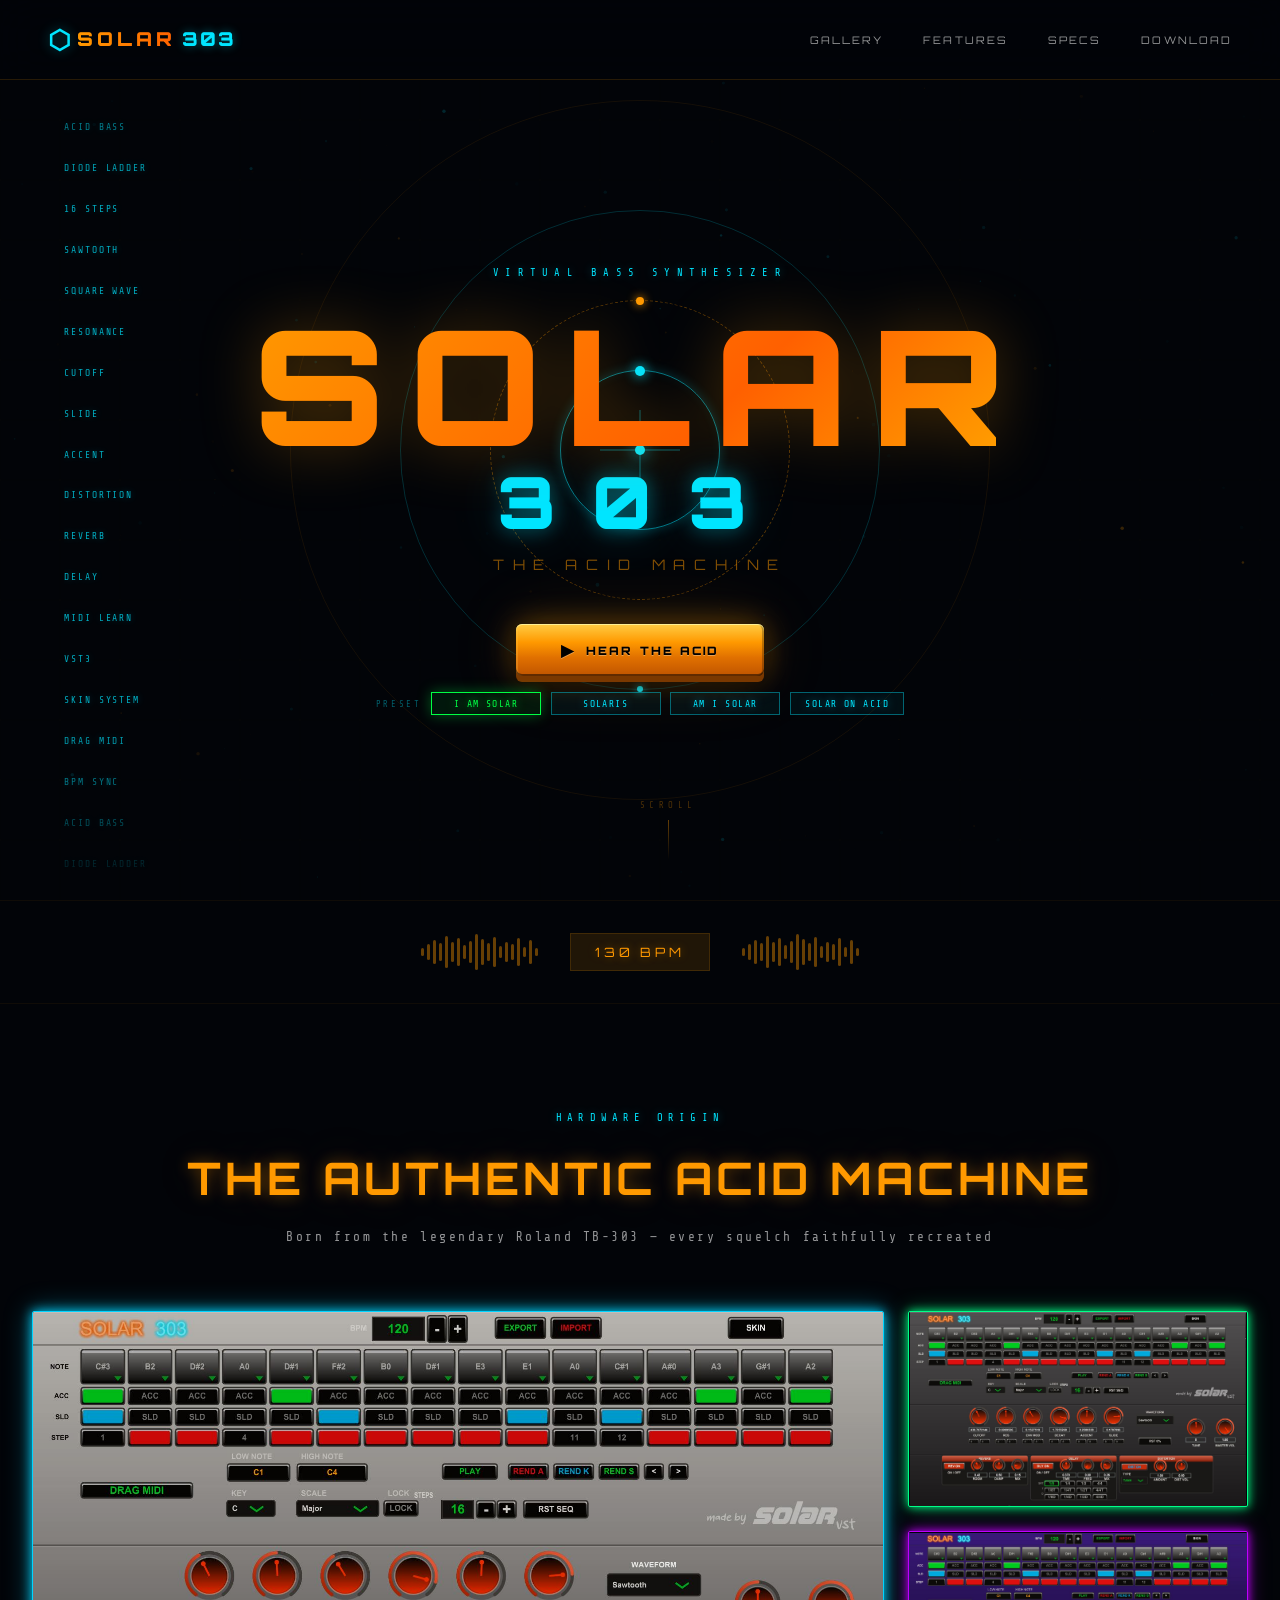
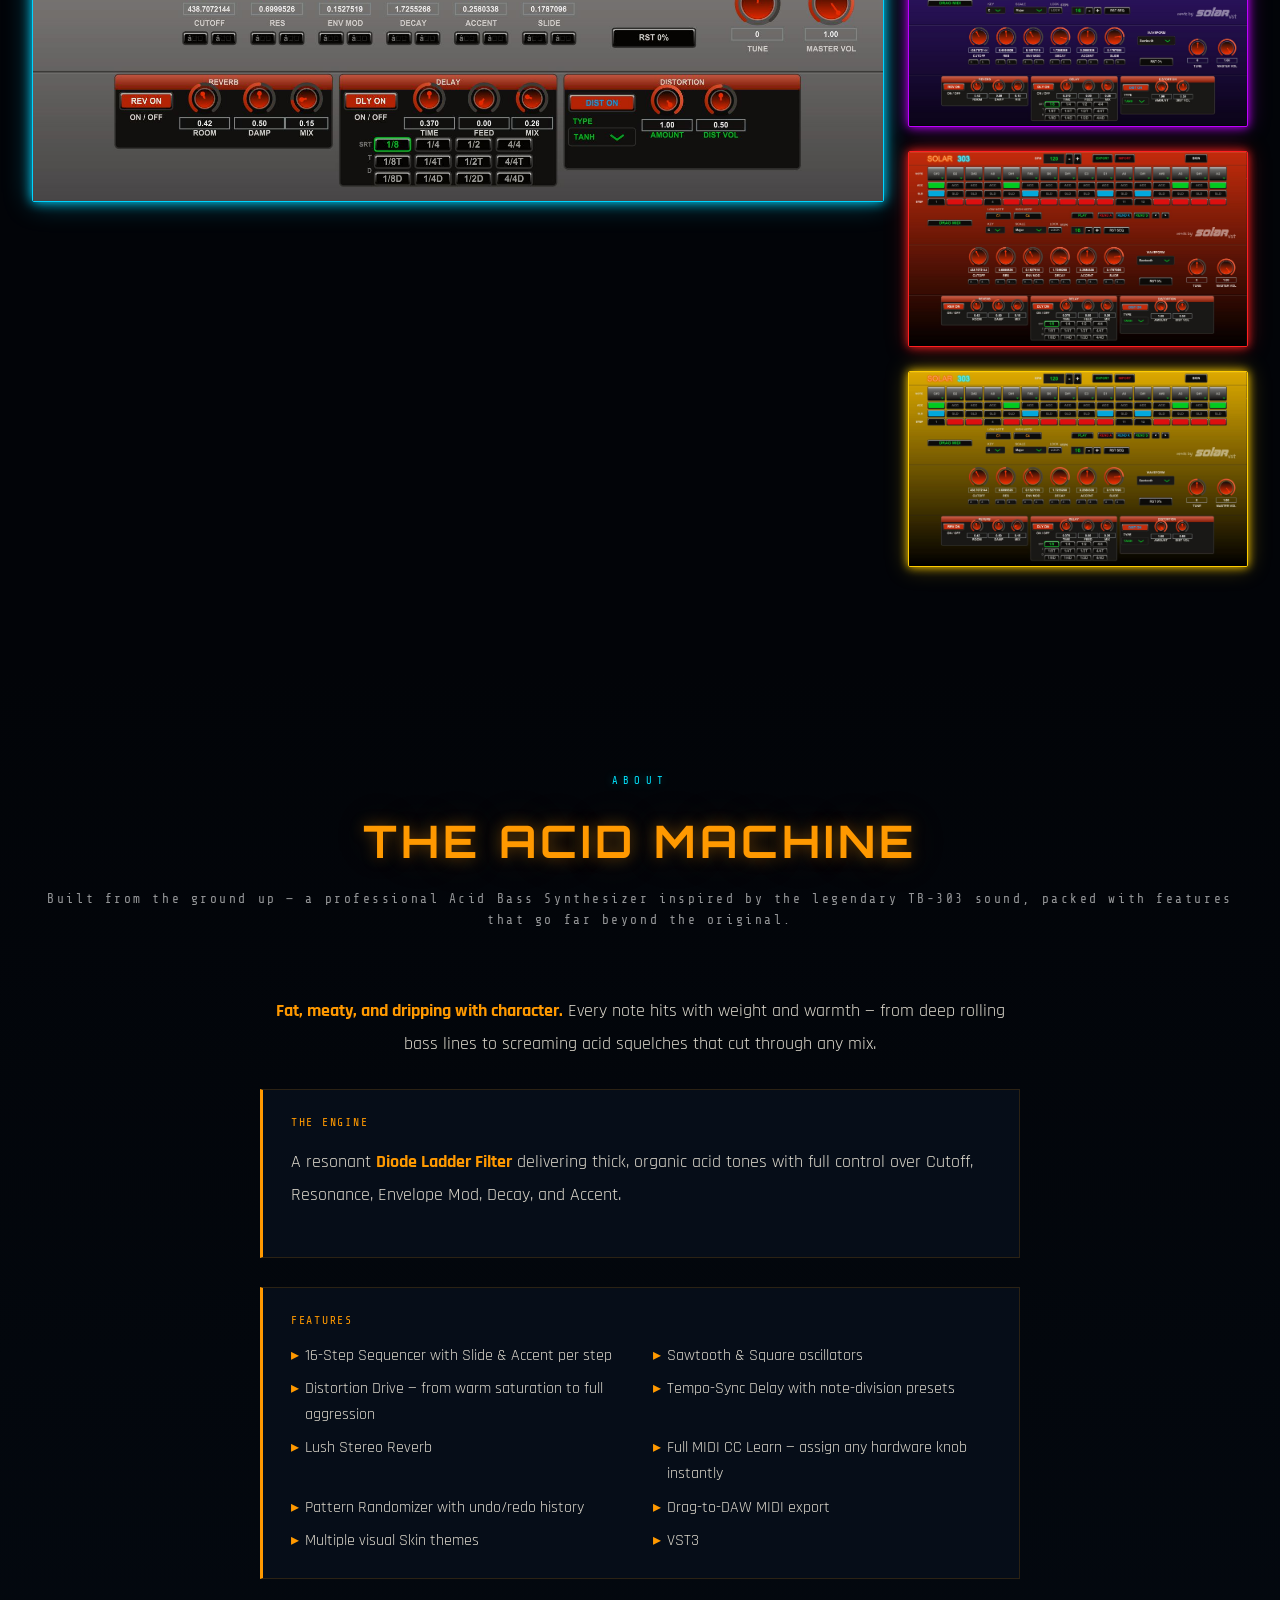
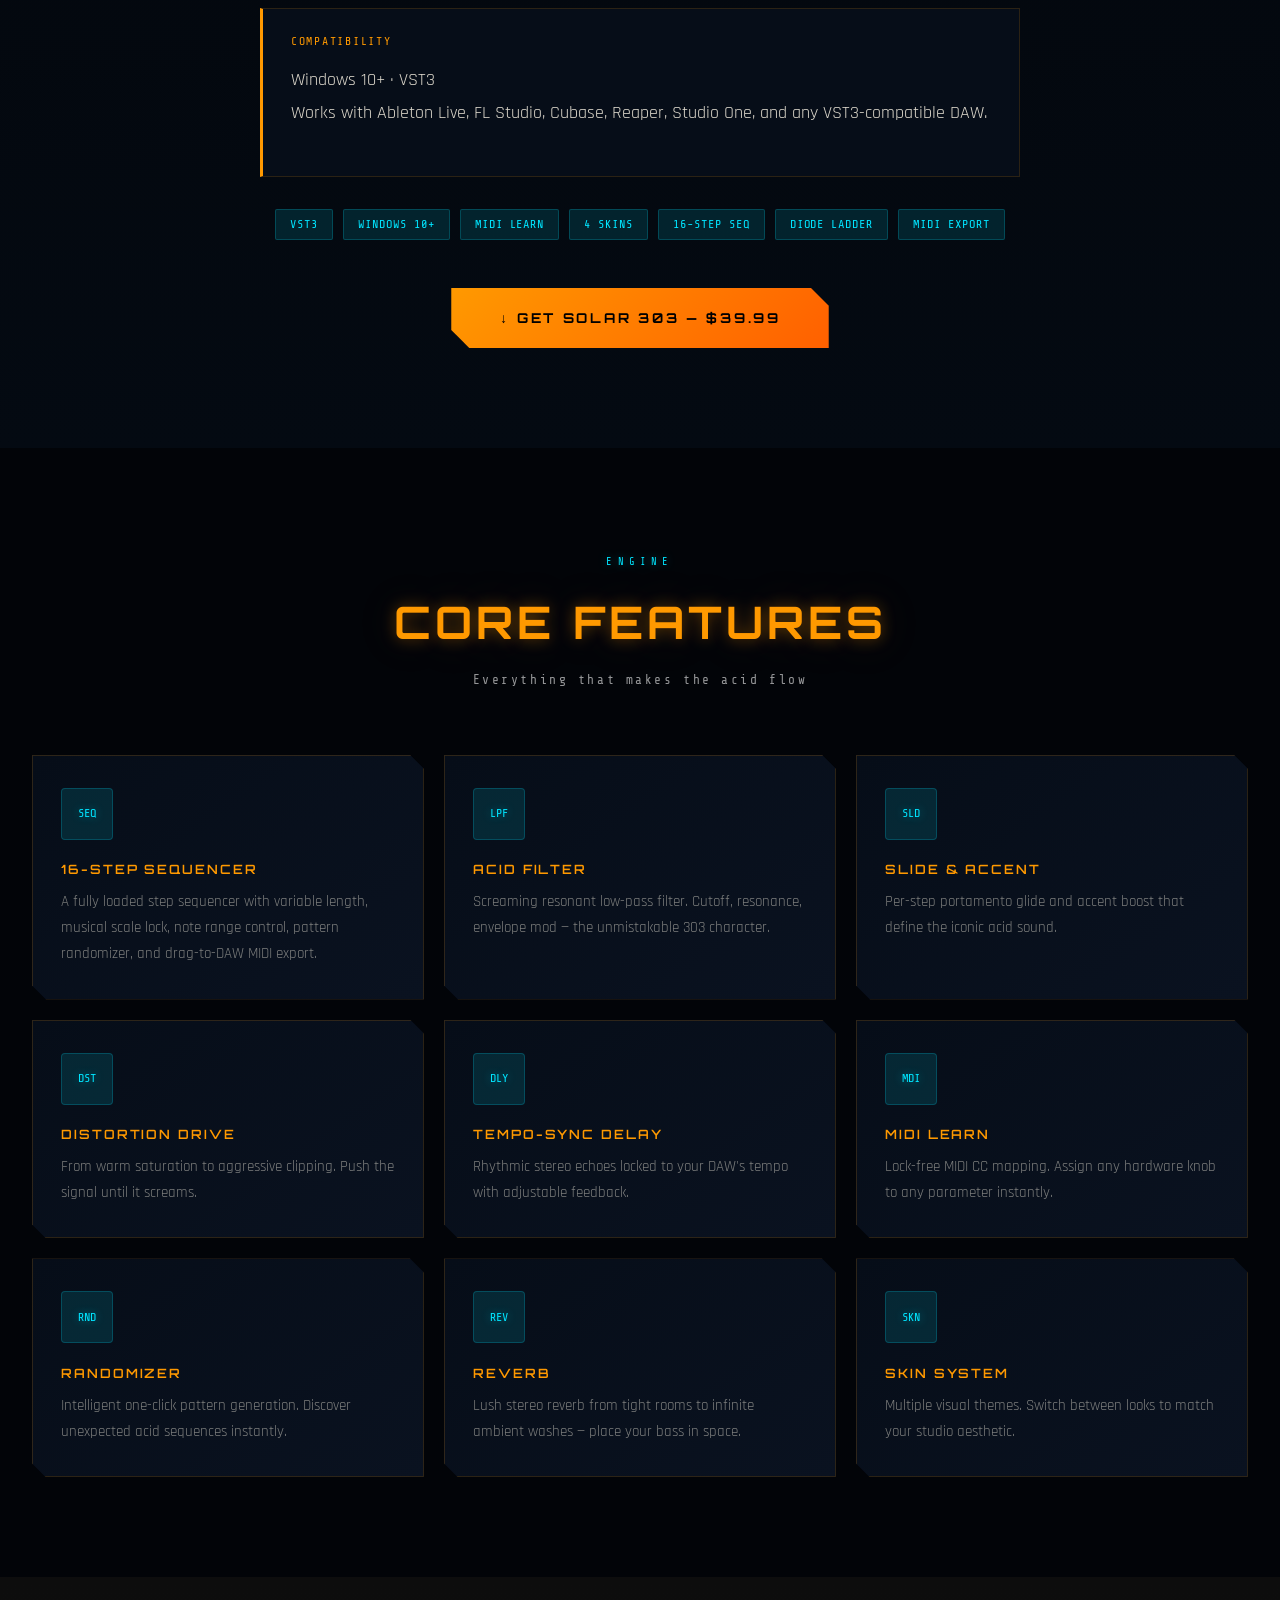
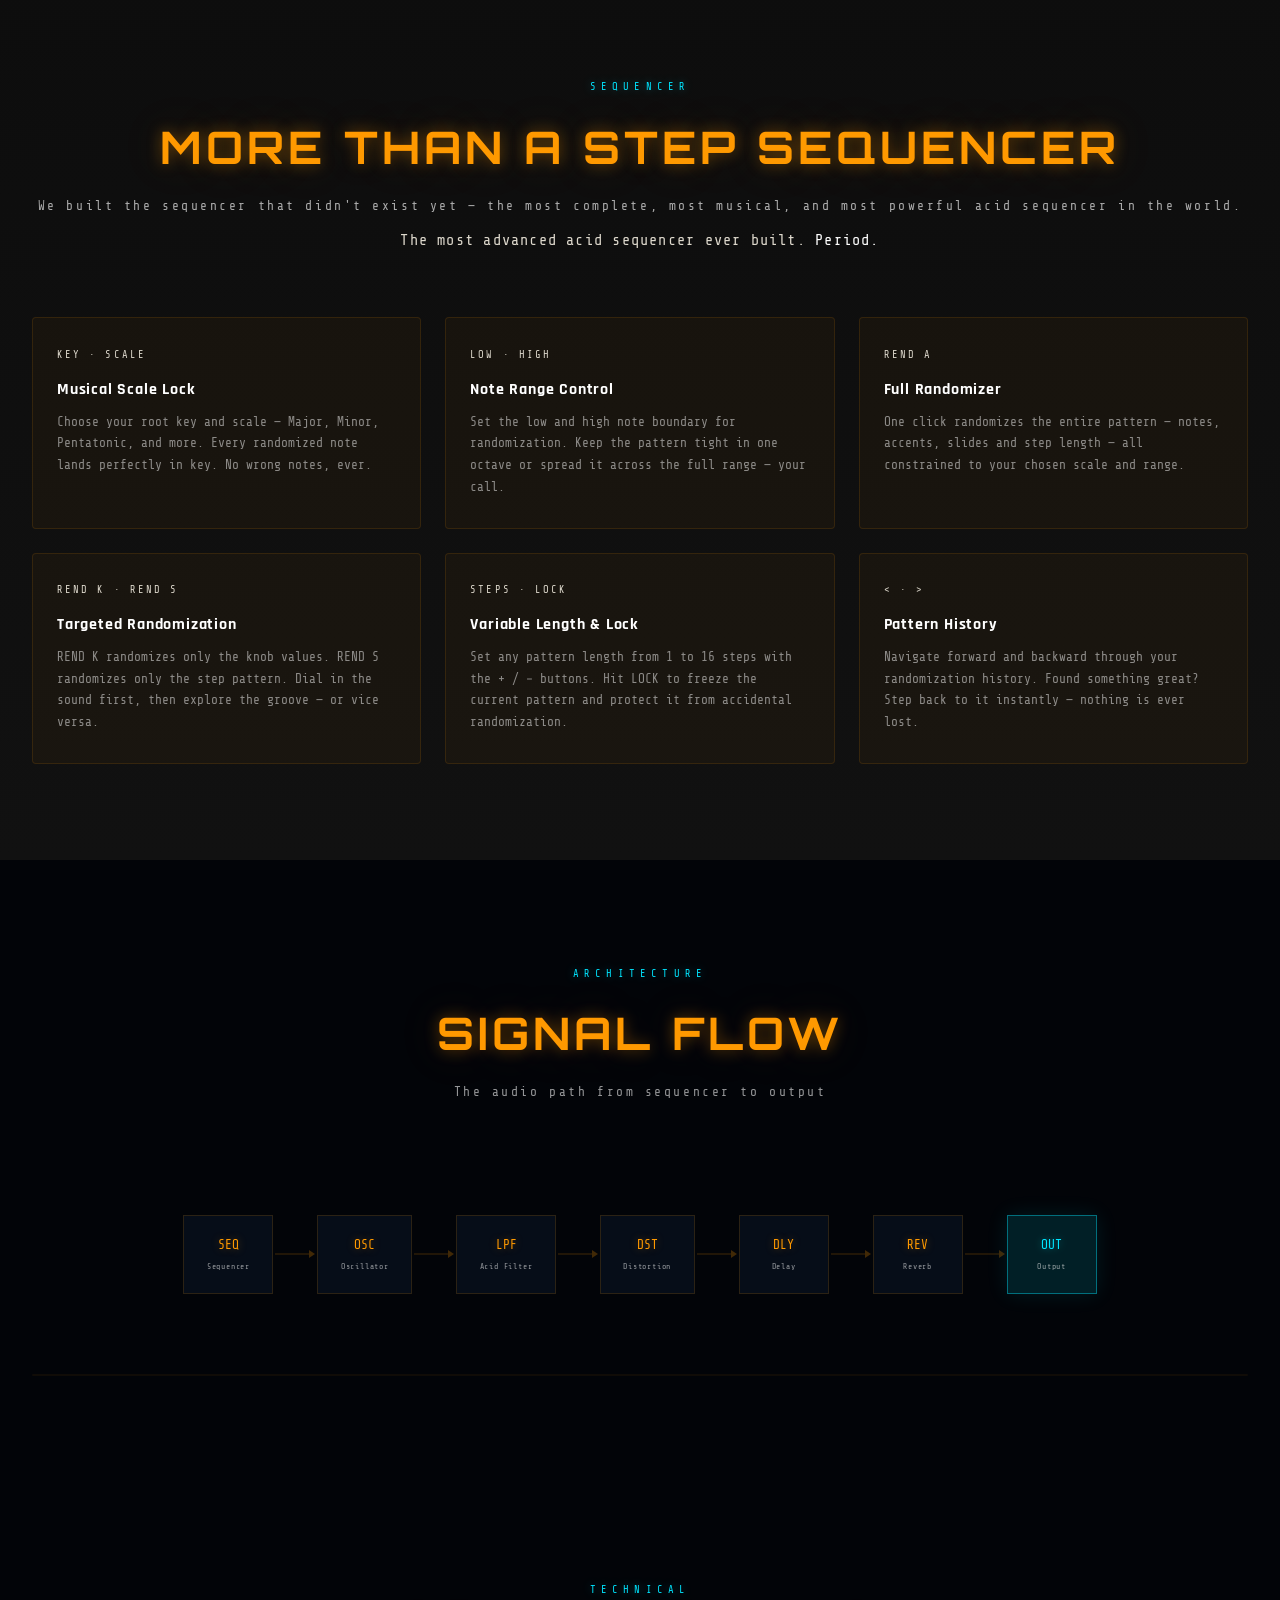
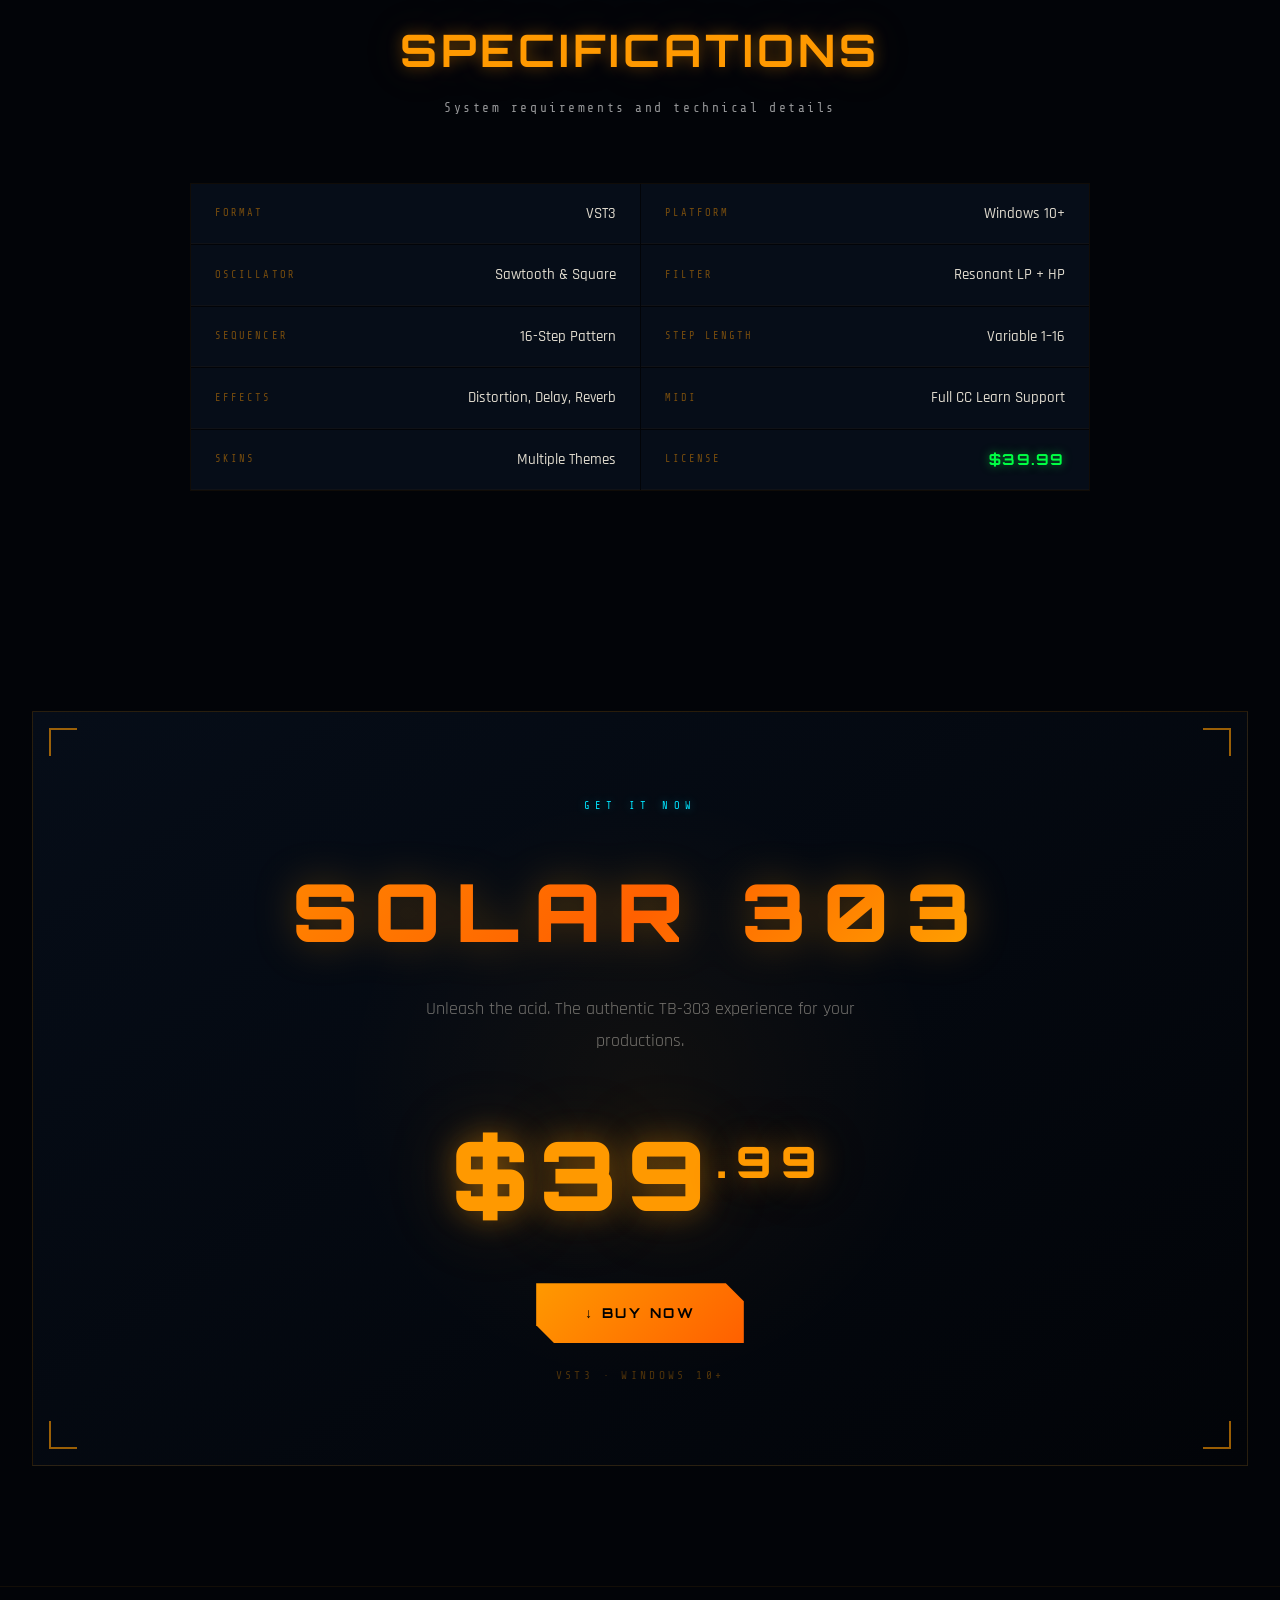
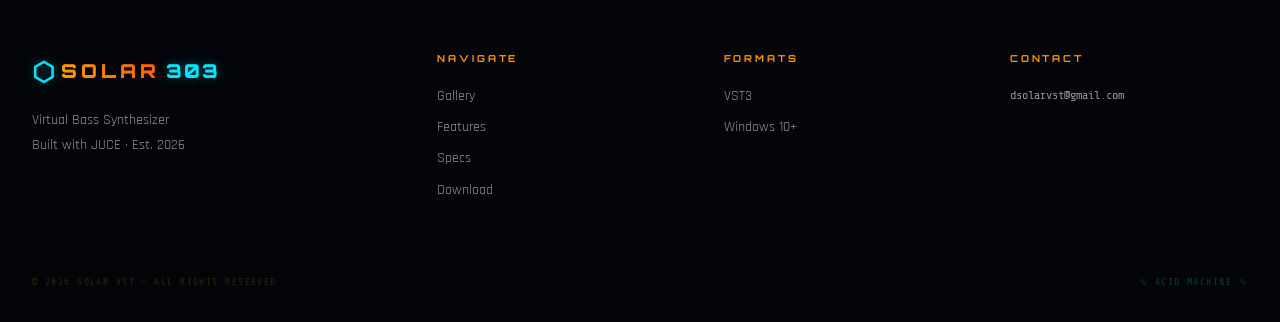
==== commit 33174dc2: "update price to $39.99 across all sections Co-Authored-By: Claude Sonnet 4.6 <noreply@anthropic.com>" ====
--- a/landing/index.html
+++ b/landing/index.html
@@ -217,7 +217,7 @@
           <span>DIODE LADDER</span>
           <span>MIDI EXPORT</span>
         </div>
-        <a href="https://solarvst.gumroad.com/l/solar303" class="btn-primary about-cta" target="_blank">↓ GET SOLAR 303 — $79.99</a>
+        <a href="https://solarvst.gumroad.com/l/solar303" class="btn-primary about-cta" target="_blank">↓ GET SOLAR 303 — $39.99</a>
       </div>
     </div>
   </section>
@@ -433,7 +433,7 @@
         </div>
         <div class="spec-row">
           <span class="spec-k">LICENSE</span>
-          <span class="spec-v spec-free">$79.99</span>
+          <span class="spec-v spec-free">$39.99</span>
         </div>
       </div>
     </div>
@@ -453,7 +453,7 @@
         <span class="section-tag">GET IT NOW</span>
         <h2 class="dl-title">SOLAR 303</h2>
         <p class="dl-sub">Unleash the acid. The authentic TB-303 experience for your productions.</p>
-        <div class="dl-price">$79<span class="dl-cents">.99</span></div>
+        <div class="dl-price">$39<span class="dl-cents">.99</span></div>
         <a href="https://solarvst.gumroad.com/l/solar303" class="btn-primary" target="_blank">↓ BUY NOW</a>
         <div class="dl-formats">VST3 · WINDOWS 10+</div>
       </div>
